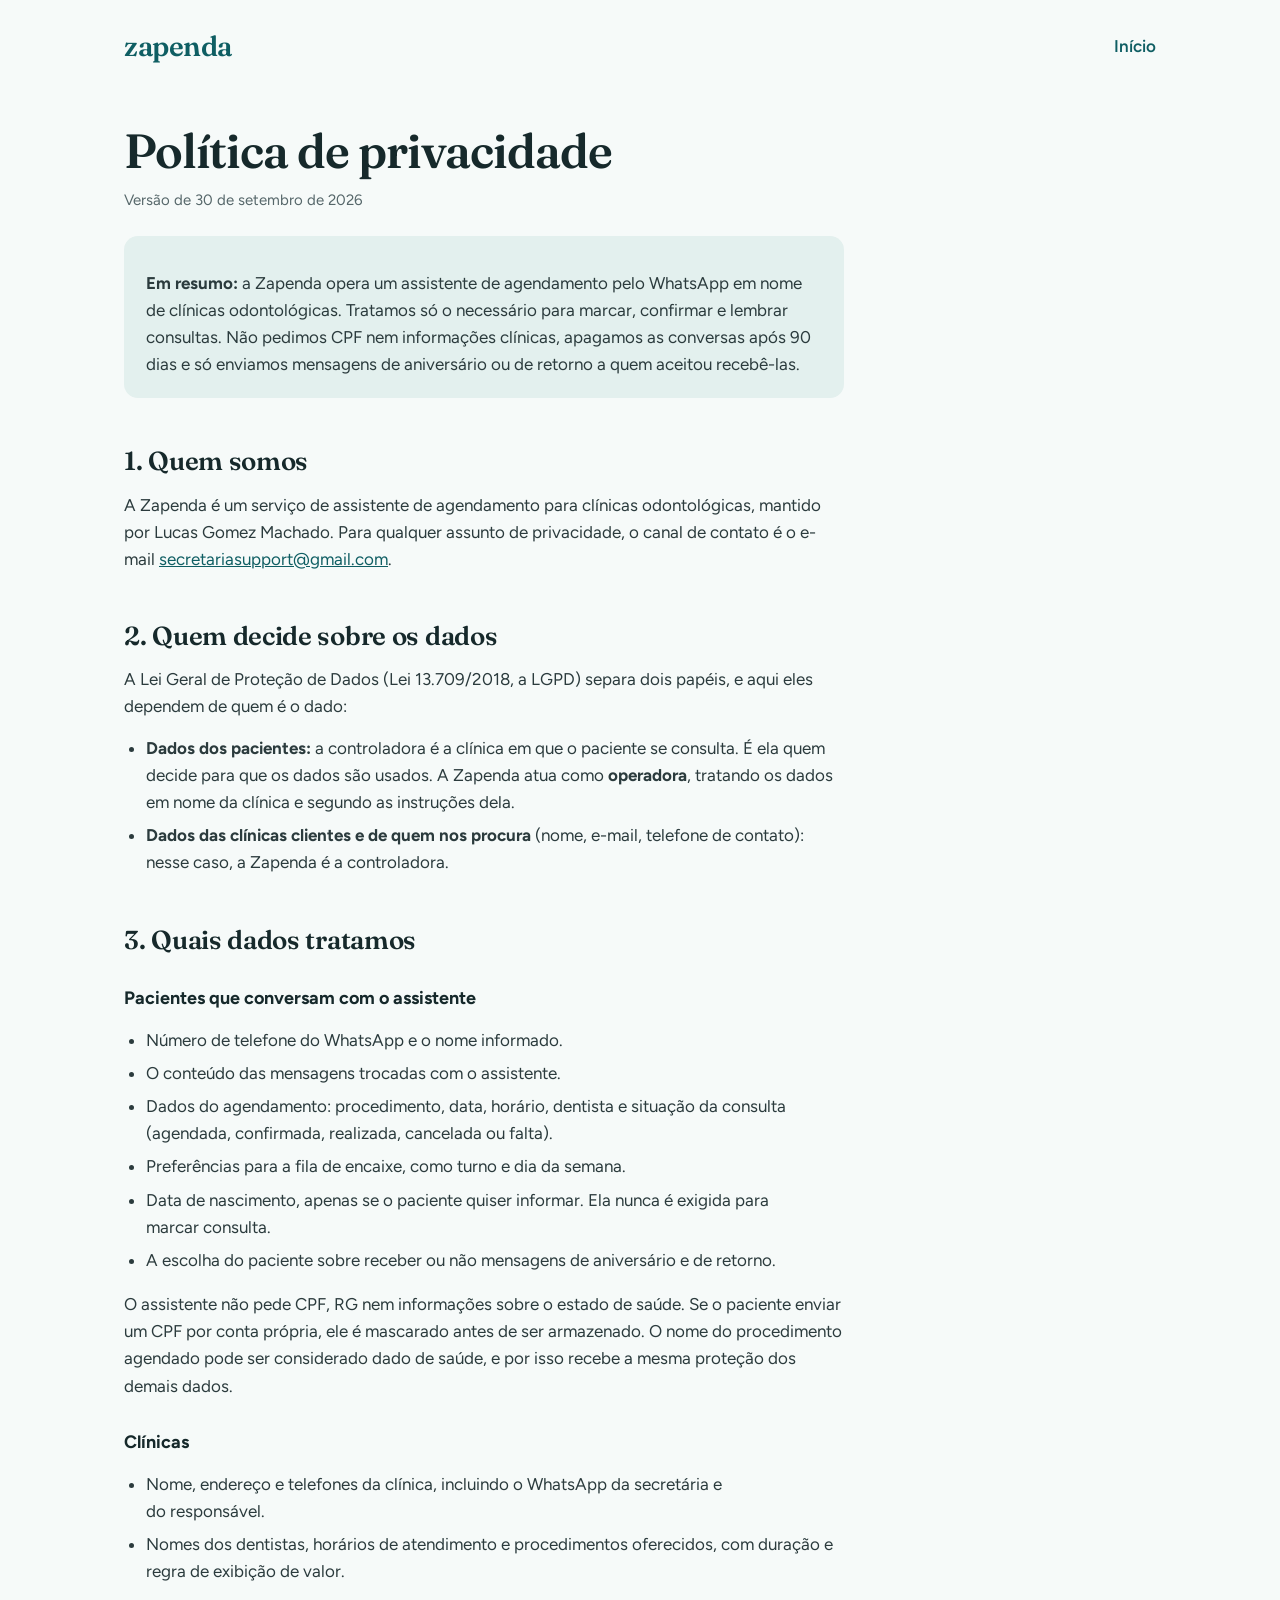
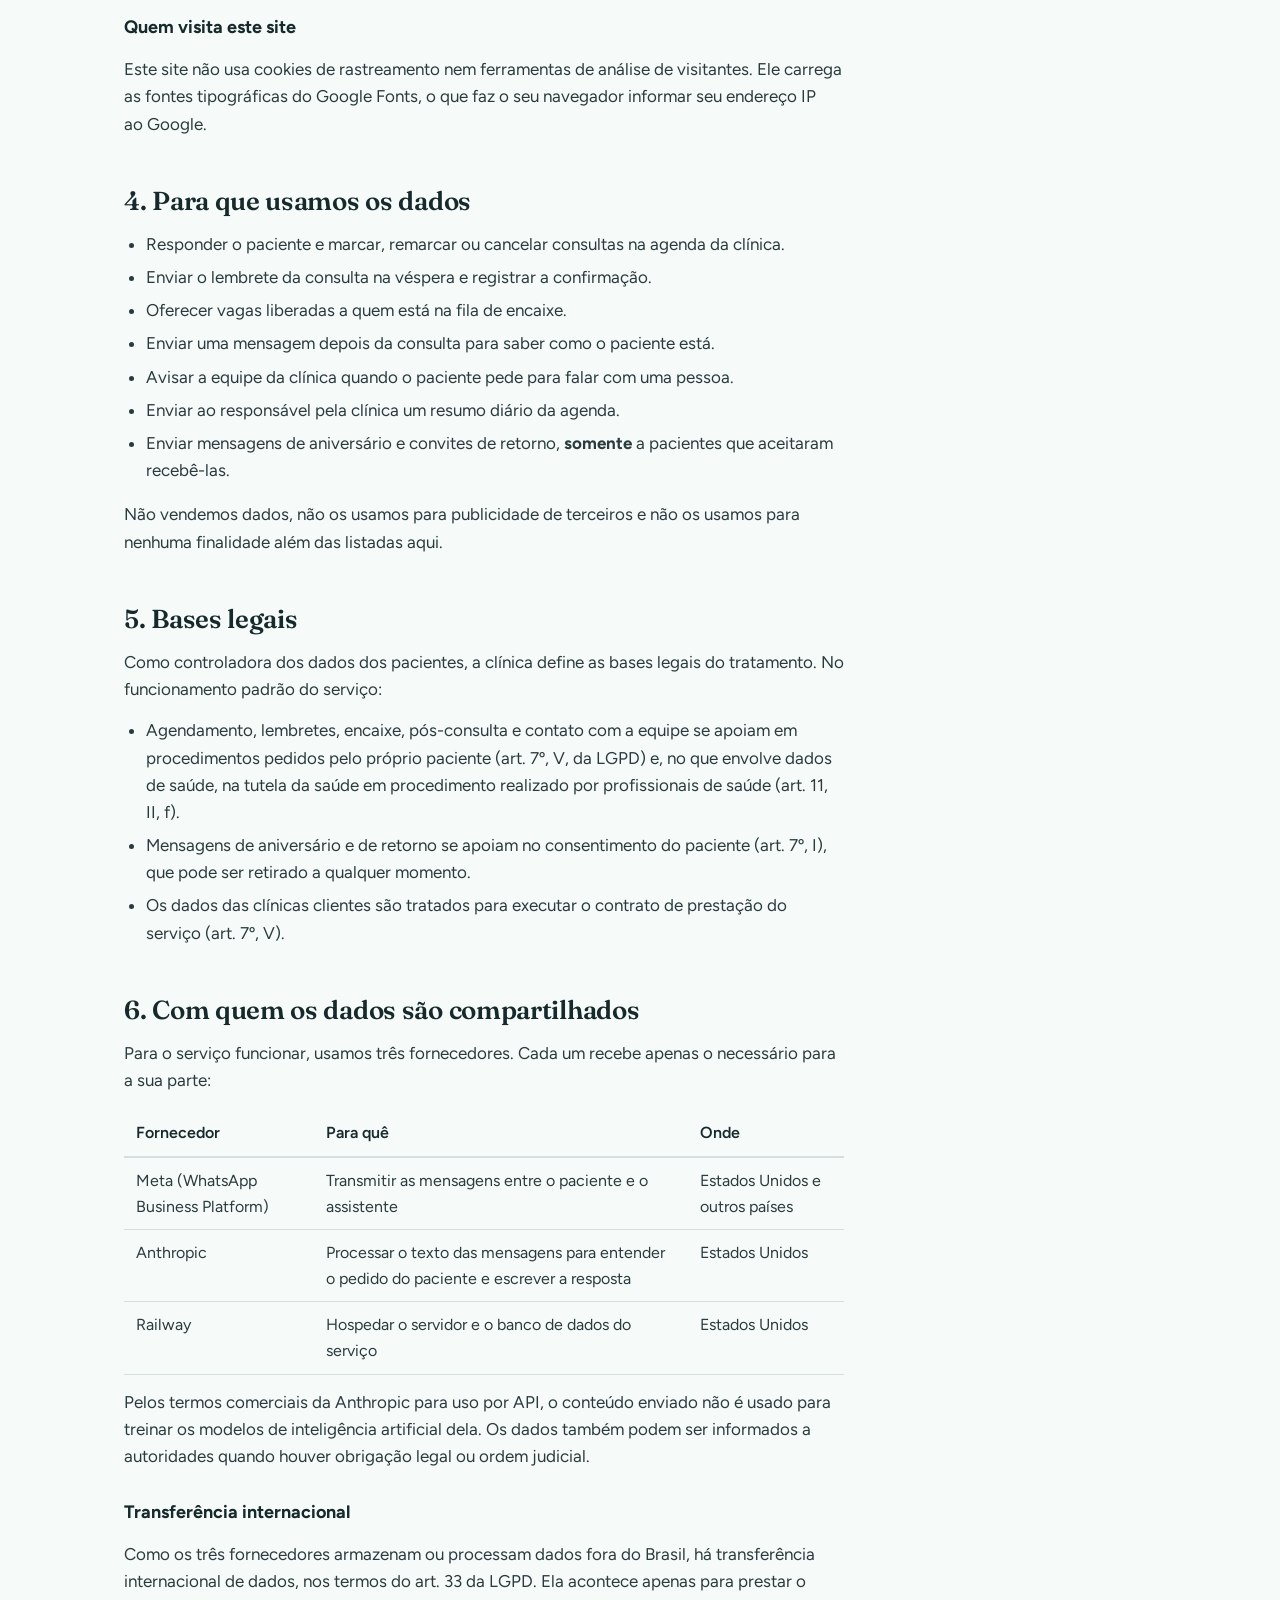
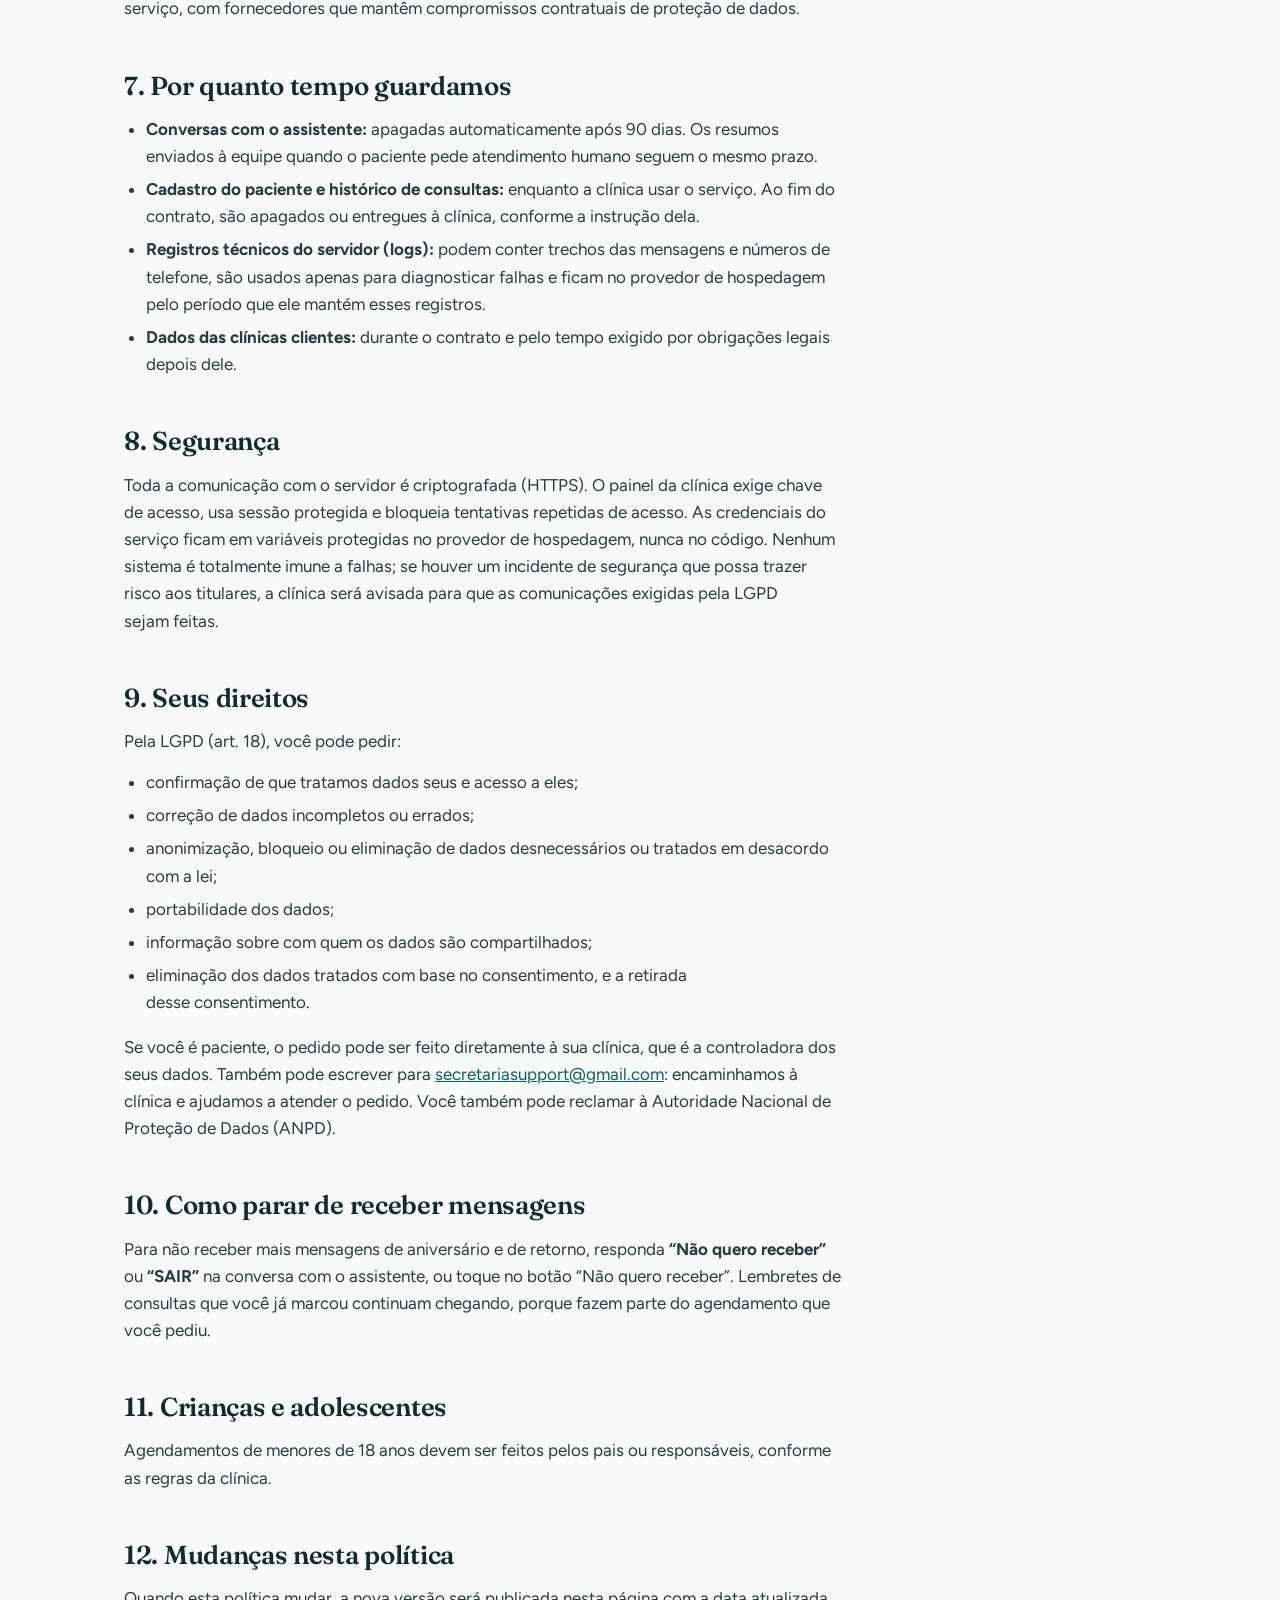
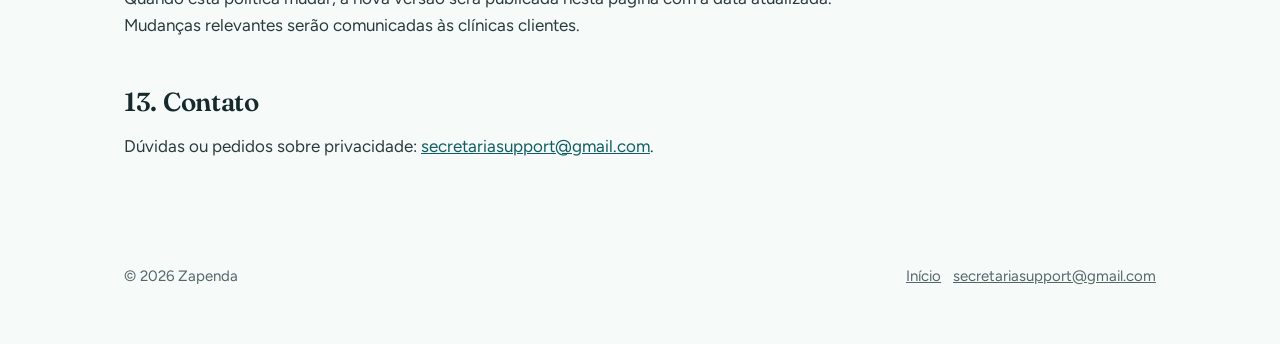
==== privacidade.html @ 544bdfe4 "Site da Zapenda: página inicial, política de privacidade e domínio - index.html: apresentação do ass" ====
<!doctype html>
<html lang="pt-BR">
<head>
<meta charset="utf-8">
<meta name="viewport" content="width=device-width, initial-scale=1">
<title>Política de privacidade — Zapenda</title>
<meta name="description" content="Como a Zapenda trata os dados de pacientes e clínicas no assistente de agendamento pelo WhatsApp.">
<link rel="preconnect" href="https://fonts.googleapis.com">
<link rel="preconnect" href="https://fonts.gstatic.com" crossorigin>
<link rel="stylesheet" href="https://fonts.googleapis.com/css2?family=Fraunces:opsz,wght@9..144,600&family=Figtree:wght@400;600&display=swap">
<link rel="stylesheet" href="estilo.css">
</head>
<body>
<div class="envoltorio">
  <header class="topo">
    <a class="marca" href="./">zapenda</a>
    <nav aria-label="Principal"><a href="./">Início</a></nav>
  </header>

  <main class="documento">
    <h1>Política de privacidade</h1>
    <p class="data">Versão de 30 de setembro de 2026</p>

    <div class="destaque">
      <p><strong>Em resumo:</strong> a Zapenda opera um assistente de agendamento pelo WhatsApp em nome de clínicas odontológicas. Tratamos só o necessário para marcar, confirmar e lembrar consultas. Não pedimos CPF nem informações clínicas, apagamos as conversas após 90 dias e só enviamos mensagens de aniversário ou de retorno a quem aceitou recebê-las.</p>
    </div>

    <h2>1. Quem somos</h2>
    <p>A Zapenda é um serviço de assistente de agendamento para clínicas odontológicas, mantido por Lucas Gomez Machado. Para qualquer assunto de privacidade, o canal de contato é o e-mail <a href="mailto:secretariasupport@gmail.com">secretariasupport@gmail.com</a>.</p>

    <h2>2. Quem decide sobre os dados</h2>
    <p>A Lei Geral de Proteção de Dados (Lei 13.709/2018, a LGPD) separa dois papéis, e aqui eles dependem de quem é o dado:</p>
    <ul>
      <li><strong>Dados dos pacientes:</strong> a controladora é a clínica em que o paciente se consulta. É ela quem decide para que os dados são usados. A Zapenda atua como <strong>operadora</strong>, tratando os dados em nome da clínica e segundo as instruções dela.</li>
      <li><strong>Dados das clínicas clientes e de quem nos procura</strong> (nome, e-mail, telefone de contato): nesse caso, a Zapenda é a controladora.</li>
    </ul>

    <h2>3. Quais dados tratamos</h2>
    <h3>Pacientes que conversam com o assistente</h3>
    <ul>
      <li>Número de telefone do WhatsApp e o nome informado.</li>
      <li>O conteúdo das mensagens trocadas com o assistente.</li>
      <li>Dados do agendamento: procedimento, data, horário, dentista e situação da consulta (agendada, confirmada, realizada, cancelada ou falta).</li>
      <li>Preferências para a fila de encaixe, como turno e dia da semana.</li>
      <li>Data de nascimento, apenas se o paciente quiser informar. Ela nunca é exigida para marcar consulta.</li>
      <li>A escolha do paciente sobre receber ou não mensagens de aniversário e de retorno.</li>
    </ul>
    <p>O assistente não pede CPF, RG nem informações sobre o estado de saúde. Se o paciente enviar um CPF por conta própria, ele é mascarado antes de ser armazenado. O nome do procedimento agendado pode ser considerado dado de saúde, e por isso recebe a mesma proteção dos demais dados.</p>

    <h3>Clínicas</h3>
    <ul>
      <li>Nome, endereço e telefones da clínica, incluindo o WhatsApp da secretária e do responsável.</li>
      <li>Nomes dos dentistas, horários de atendimento e procedimentos oferecidos, com duração e regra de exibição de valor.</li>
    </ul>

    <h3>Quem visita este site</h3>
    <p>Este site não usa cookies de rastreamento nem ferramentas de análise de visitantes. Ele carrega as fontes tipográficas do Google Fonts, o que faz o seu navegador informar seu endereço IP ao Google.</p>

    <h2>4. Para que usamos os dados</h2>
    <ul>
      <li>Responder o paciente e marcar, remarcar ou cancelar consultas na agenda da clínica.</li>
      <li>Enviar o lembrete da consulta na véspera e registrar a confirmação.</li>
      <li>Oferecer vagas liberadas a quem está na fila de encaixe.</li>
      <li>Enviar uma mensagem depois da consulta para saber como o paciente está.</li>
      <li>Avisar a equipe da clínica quando o paciente pede para falar com uma pessoa.</li>
      <li>Enviar ao responsável pela clínica um resumo diário da agenda.</li>
      <li>Enviar mensagens de aniversário e convites de retorno, <strong>somente</strong> a pacientes que aceitaram recebê-las.</li>
    </ul>
    <p>Não vendemos dados, não os usamos para publicidade de terceiros e não os usamos para nenhuma finalidade além das listadas aqui.</p>

    <h2>5. Bases legais</h2>
    <p>Como controladora dos dados dos pacientes, a clínica define as bases legais do tratamento. No funcionamento padrão do serviço:</p>
    <ul>
      <li>Agendamento, lembretes, encaixe, pós-consulta e contato com a equipe se apoiam em procedimentos pedidos pelo próprio paciente (art. 7º, V, da LGPD) e, no que envolve dados de saúde, na tutela da saúde em procedimento realizado por profissionais de saúde (art. 11, II, f).</li>
      <li>Mensagens de aniversário e de retorno se apoiam no consentimento do paciente (art. 7º, I), que pode ser retirado a qualquer momento.</li>
      <li>Os dados das clínicas clientes são tratados para executar o contrato de prestação do serviço (art. 7º, V).</li>
    </ul>

    <h2>6. Com quem os dados são compartilhados</h2>
    <p>Para o serviço funcionar, usamos três fornecedores. Cada um recebe apenas o necessário para a sua parte:</p>
    <div class="tabela">
      <table>
        <thead><tr><th scope="col">Fornecedor</th><th scope="col">Para quê</th><th scope="col">Onde</th></tr></thead>
        <tbody>
          <tr><td>Meta (WhatsApp Business Platform)</td><td>Transmitir as mensagens entre o paciente e o assistente</td><td>Estados Unidos e outros países</td></tr>
          <tr><td>Anthropic</td><td>Processar o texto das mensagens para entender o pedido do paciente e escrever a resposta</td><td>Estados Unidos</td></tr>
          <tr><td>Railway</td><td>Hospedar o servidor e o banco de dados do serviço</td><td>Estados Unidos</td></tr>
        </tbody>
      </table>
    </div>
    <p>Pelos termos comerciais da Anthropic para uso por API, o conteúdo enviado não é usado para treinar os modelos de inteligência artificial dela. Os dados também podem ser informados a autoridades quando houver obrigação legal ou ordem judicial.</p>

    <h3>Transferência internacional</h3>
    <p>Como os três fornecedores armazenam ou processam dados fora do Brasil, há transferência internacional de dados, nos termos do art. 33 da LGPD. Ela acontece apenas para prestar o serviço, com fornecedores que mantêm compromissos contratuais de proteção de dados.</p>

    <h2>7. Por quanto tempo guardamos</h2>
    <ul>
      <li><strong>Conversas com o assistente:</strong> apagadas automaticamente após 90 dias. Os resumos enviados à equipe quando o paciente pede atendimento humano seguem o mesmo prazo.</li>
      <li><strong>Cadastro do paciente e histórico de consultas:</strong> enquanto a clínica usar o serviço. Ao fim do contrato, são apagados ou entregues à clínica, conforme a instrução dela.</li>
      <li><strong>Registros técnicos do servidor (logs):</strong> podem conter trechos das mensagens e números de telefone, são usados apenas para diagnosticar falhas e ficam no provedor de hospedagem pelo período que ele mantém esses registros.</li>
      <li><strong>Dados das clínicas clientes:</strong> durante o contrato e pelo tempo exigido por obrigações legais depois dele.</li>
    </ul>

    <h2>8. Segurança</h2>
    <p>Toda a comunicação com o servidor é criptografada (HTTPS). O painel da clínica exige chave de acesso, usa sessão protegida e bloqueia tentativas repetidas de acesso. As credenciais do serviço ficam em variáveis protegidas no provedor de hospedagem, nunca no código. Nenhum sistema é totalmente imune a falhas; se houver um incidente de segurança que possa trazer risco aos titulares, a clínica será avisada para que as comunicações exigidas pela LGPD sejam feitas.</p>

    <h2>9. Seus direitos</h2>
    <p>Pela LGPD (art. 18), você pode pedir:</p>
    <ul>
      <li>confirmação de que tratamos dados seus e acesso a eles;</li>
      <li>correção de dados incompletos ou errados;</li>
      <li>anonimização, bloqueio ou eliminação de dados desnecessários ou tratados em desacordo com a lei;</li>
      <li>portabilidade dos dados;</li>
      <li>informação sobre com quem os dados são compartilhados;</li>
      <li>eliminação dos dados tratados com base no consentimento, e a retirada desse consentimento.</li>
    </ul>
    <p>Se você é paciente, o pedido pode ser feito diretamente à sua clínica, que é a controladora dos seus dados. Também pode escrever para <a href="mailto:secretariasupport@gmail.com">secretariasupport@gmail.com</a>: encaminhamos à clínica e ajudamos a atender o pedido. Você também pode reclamar à Autoridade Nacional de Proteção de Dados (ANPD).</p>

    <h2>10. Como parar de receber mensagens</h2>
    <p>Para não receber mais mensagens de aniversário e de retorno, responda <strong>“Não quero receber”</strong> ou <strong>“SAIR”</strong> na conversa com o assistente, ou toque no botão “Não quero receber”. Lembretes de consultas que você já marcou continuam chegando, porque fazem parte do agendamento que você pediu.</p>

    <h2>11. Crianças e adolescentes</h2>
    <p>Agendamentos de menores de 18 anos devem ser feitos pelos pais ou responsáveis, conforme as regras da clínica.</p>

    <h2>12. Mudanças nesta política</h2>
    <p>Quando esta política mudar, a nova versão será publicada nesta página com a data atualizada. Mudanças relevantes serão comunicadas às clínicas clientes.</p>

    <h2>13. Contato</h2>
    <p>Dúvidas ou pedidos sobre privacidade: <a href="mailto:secretariasupport@gmail.com">secretariasupport@gmail.com</a>.</p>
  </main>
</div>

<footer class="envoltorio rodape">
  <span>© 2026 Zapenda</span>
  <span><a href="./">Início</a> &nbsp; <a href="mailto:secretariasupport@gmail.com">secretariasupport@gmail.com</a></span>
</footer>
</body>
</html>
---- estilo.css ----
:root{
  --tinta:#16292B;
  --texto:#2B3B3D;
  --suave:#56676A;
  --petroleo:#0F5E63;
  --petroleo-escuro:#0A4447;
  --menta:#E3F0EE;
  --linha:#D3E0DF;
  --fundo:#F6FAF9;
  --branco:#FFFFFF;
  --balao-paciente:#D9FDD3;
}
*{box-sizing:border-box}
html{-webkit-text-size-adjust:100%}
body{margin:0;background:var(--fundo);color:var(--texto);font-family:Figtree,"Helvetica Neue",Helvetica,sans-serif;font-size:17px;line-height:1.6}
a{color:var(--petroleo)}
a:hover{color:var(--petroleo-escuro)}
a:focus-visible,button:focus-visible{outline:3px solid var(--petroleo);outline-offset:3px;border-radius:4px}
h1,h2,h3{color:var(--tinta);margin:0}
p{margin:0}
.envoltorio{max-width:1080px;margin:0 auto;padding:0 24px}

.topo{display:flex;justify-content:space-between;align-items:center;padding:24px 0}
.marca{font-family:Fraunces,Georgia,serif;font-weight:600;font-size:28px;letter-spacing:-.5px;color:var(--petroleo);text-decoration:none}
.topo nav a{font-weight:600;text-decoration:none}

.heroi{display:grid;grid-template-columns:minmax(0,1.1fr) minmax(0,.9fr);gap:56px;align-items:center;padding:40px 0 72px}
.heroi h1{font-family:Fraunces,Georgia,serif;font-weight:600;font-size:clamp(38px,5.4vw,60px);line-height:1.05;letter-spacing:-1.2px;text-wrap:balance}
.heroi .sub{margin-top:20px;font-size:20px;line-height:1.55;max-width:34em;text-wrap:pretty}
.acoes{margin-top:32px;display:flex;flex-wrap:wrap;gap:16px;align-items:center}
.botao{display:inline-flex;align-items:center;min-height:48px;padding:0 24px;border-radius:999px;background:var(--petroleo);color:var(--branco);font-weight:600;text-decoration:none}
.botao:hover{background:var(--petroleo-escuro);color:var(--branco)}
.acoes .nota{color:var(--suave);font-size:15px}

/* A conversa do herói: o que a clínica compra, mostrado em vez de descrito */
.demo{margin:0;justify-self:end;width:100%;max-width:360px}
.celular{background:var(--tinta);border-radius:44px;padding:10px;box-shadow:0 30px 60px -28px rgba(22,41,43,.55),0 2px 6px rgba(22,41,43,.18)}
.tela{border-radius:35px;overflow:hidden;background:#EAE5DC;display:flex;flex-direction:column}
.tela .cab{display:flex;align-items:center;gap:10px;padding:16px 16px 12px;background:#F7F8F7;border-bottom:1px solid #E1E4E2}
.tela .avatar{width:38px;height:38px;border-radius:50%;background:var(--petroleo);display:grid;place-items:center;flex-shrink:0}
.tela .nome{font-weight:600;color:var(--tinta);font-size:15px;line-height:1.2}
.tela .nome span{display:block;font-weight:400;color:#3E8A6A;font-size:12.5px;margin-top:2px}
.chat{padding:12px 12px 8px;display:flex;flex-direction:column;gap:6px}
.dia{align-self:center;background:#FFFFFFD9;color:var(--suave);font-size:11.5px;font-weight:600;padding:4px 10px;border-radius:8px;margin:4px 0;box-shadow:0 1px 0 rgba(22,41,43,.08)}
.msg{position:relative;max-width:82%;padding:7px 9px 5px 10px;border-radius:10px;font-size:14.5px;line-height:1.4;color:#1B2426;box-shadow:0 1px 0 rgba(22,41,43,.13)}
.msg b{font-weight:600}
.msg .meta{display:flex;justify-content:flex-end;align-items:center;gap:3px;font-size:11px;color:#6B7A7C;margin-top:1px;line-height:1}
.msg .meta svg{color:#3B9FD8}
.msg.eu{align-self:flex-end;background:var(--balao-paciente);border-top-right-radius:0}
.msg.eu::after{content:"";position:absolute;top:0;right:-7px;border-top:9px solid var(--balao-paciente);border-right:8px solid transparent}
.msg.clinica{align-self:flex-start;background:var(--branco);border-top-left-radius:0}
.msg.clinica::after{content:"";position:absolute;top:0;left:-7px;border-top:9px solid var(--branco);border-left:8px solid transparent}
.msg.modelo{padding-bottom:0}
.msg .botoes{margin:7px -9px 0 -10px;border-top:1px solid #E4E8E7}
.msg .botoes span{display:flex;justify-content:center;align-items:center;gap:6px;padding:9px 0;color:var(--petroleo);font-weight:600;font-size:14px}
.msg .botoes span + span{border-top:1px solid #E4E8E7}
.campo{display:flex;align-items:center;gap:8px;padding:8px 10px 14px}
.campo .texto{flex-grow:1;background:var(--branco);border-radius:20px;padding:9px 14px;color:#8A9799;font-size:14px}
.campo .enviar{width:38px;height:38px;border-radius:50%;background:var(--petroleo);display:grid;place-items:center;flex-shrink:0}
.demo figcaption{margin-top:16px;font-size:14px;color:var(--suave);text-align:center;text-wrap:balance}
@media (prefers-reduced-motion:no-preference){
  .chat > *{opacity:0;transform:translateY(6px);animation:entra .35s ease-out forwards;animation-delay:var(--d,0s)}
}
@keyframes entra{to{opacity:1;transform:none}}

.faixa{background:var(--branco);border-top:1px solid var(--linha);border-bottom:1px solid var(--linha)}
.secao{padding-top:72px;padding-bottom:72px}
.secao h2{font-family:Fraunces,Georgia,serif;font-weight:600;font-size:clamp(28px,3.4vw,38px);letter-spacing:-.6px;line-height:1.15;max-width:22em;text-wrap:balance}
.secao .intro{margin-top:14px;max-width:40em;color:var(--texto)}

.passos{list-style:none;margin:40px 0 0;padding:0;display:grid;grid-template-columns:repeat(3,minmax(0,1fr));gap:32px;counter-reset:passo}
.passos li{counter-increment:passo;padding-top:18px;border-top:3px solid var(--petroleo)}
.passos li::before{content:counter(passo);display:block;font-family:Fraunces,Georgia,serif;font-weight:600;font-size:30px;color:var(--petroleo);line-height:1;margin-bottom:10px}
.passos h3{font-size:19px;margin-bottom:6px}

.ganhos{margin:40px 0 0;display:grid;grid-template-columns:repeat(2,minmax(0,1fr));column-gap:56px}
.ganhos div{padding:22px 0;border-top:1px solid var(--linha)}
.ganhos dt{font-weight:600;color:var(--tinta);font-size:18px}
.ganhos dd{margin:4px 0 0;color:var(--texto)}

.limites{display:grid;grid-template-columns:repeat(2,minmax(0,1fr));gap:56px}
.limites h2{font-size:clamp(24px,2.6vw,30px)}
.limites p{margin-top:12px}

.piloto{background:var(--petroleo);color:var(--branco);border-radius:24px;padding:48px;display:grid;grid-template-columns:minmax(0,1.4fr) minmax(0,1fr);gap:40px;align-items:center}
.piloto h2{color:var(--branco)}
.piloto p{margin-top:14px;color:#E4F1F0}
.piloto .botao{background:var(--branco);color:var(--petroleo-escuro)}
.piloto .botao:hover{background:var(--menta);color:var(--petroleo-escuro)}
.piloto .preco{margin-top:10px;font-size:15px;color:#CFE5E3}

.rodape{padding-top:40px;padding-bottom:56px;color:var(--suave);font-size:15px;display:flex;flex-wrap:wrap;gap:12px 28px;justify-content:space-between}
.rodape a{color:var(--suave)}

/* Página de texto longo (política) */
.documento{max-width:720px;padding:32px 0 64px}
.documento h1{font-family:Fraunces,Georgia,serif;font-weight:600;font-size:clamp(34px,4.6vw,48px);letter-spacing:-1px;line-height:1.1}
.documento .data{margin-top:10px;color:var(--suave);font-size:15px}
.documento h2{font-family:Fraunces,Georgia,serif;font-weight:600;font-size:26px;letter-spacing:-.3px;margin-top:48px;line-height:1.2}
.documento h3{font-size:18px;margin-top:28px}
.documento p,.documento ul,.documento ol{margin-top:14px;text-wrap:pretty}
.documento ul,.documento ol{padding-left:22px}
.documento li{margin-top:6px}
.documento .destaque{margin-top:24px;padding:20px 22px;background:var(--menta);border-radius:14px}
.documento table{width:100%;border-collapse:collapse;margin-top:16px;font-size:16px}
.documento th,.documento td{text-align:left;vertical-align:top;padding:10px 12px;border-bottom:1px solid var(--linha)}
.documento th{color:var(--tinta);font-weight:600;border-bottom:2px solid var(--linha)}
.tabela{overflow-x:auto}

@media (max-width:820px){
  .heroi{grid-template-columns:1fr;gap:40px;padding-top:16px}
  .demo{justify-self:center}
  .passos,.ganhos,.limites,.piloto{grid-template-columns:1fr}
  .passos{gap:28px}
  .limites{gap:40px}
  .piloto{padding:32px 24px}
  .secao{padding-top:56px;padding-bottom:56px}
}
@media (prefers-reduced-motion:reduce){*{scroll-behavior:auto!important}}
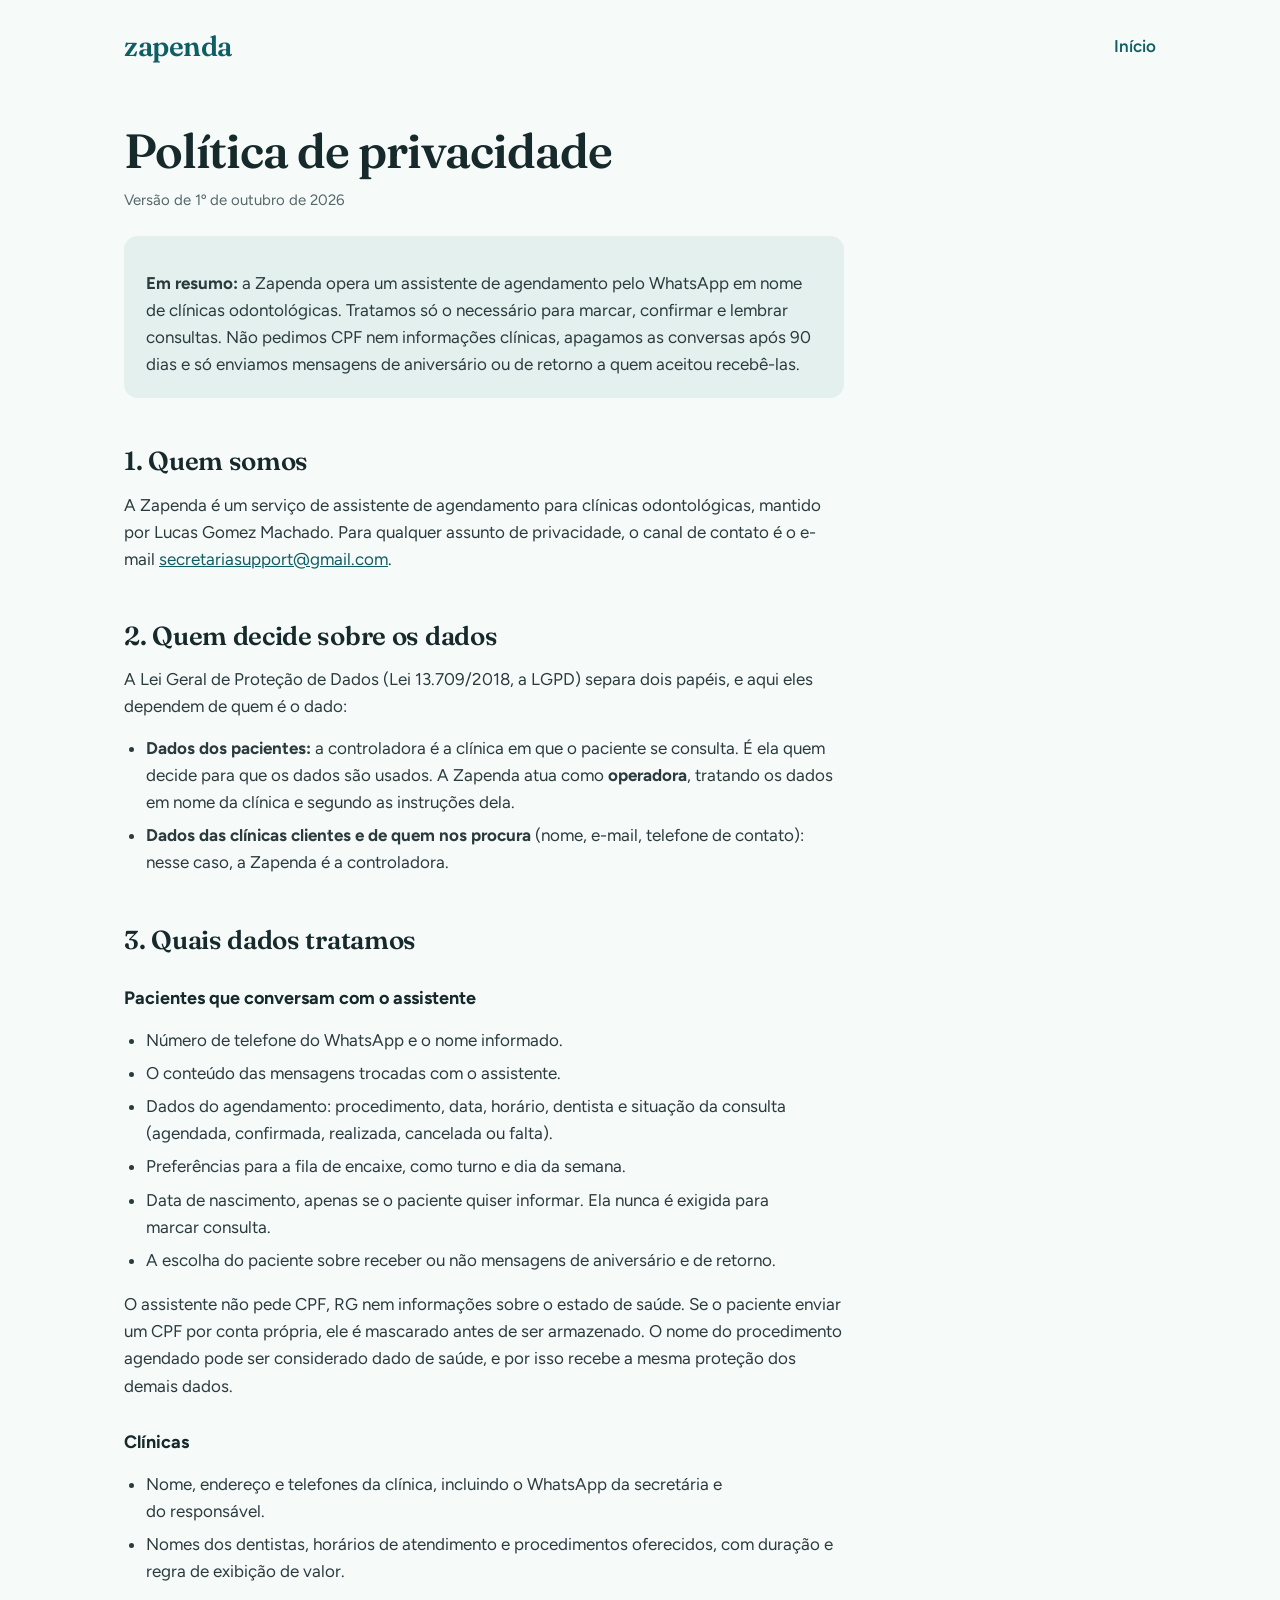
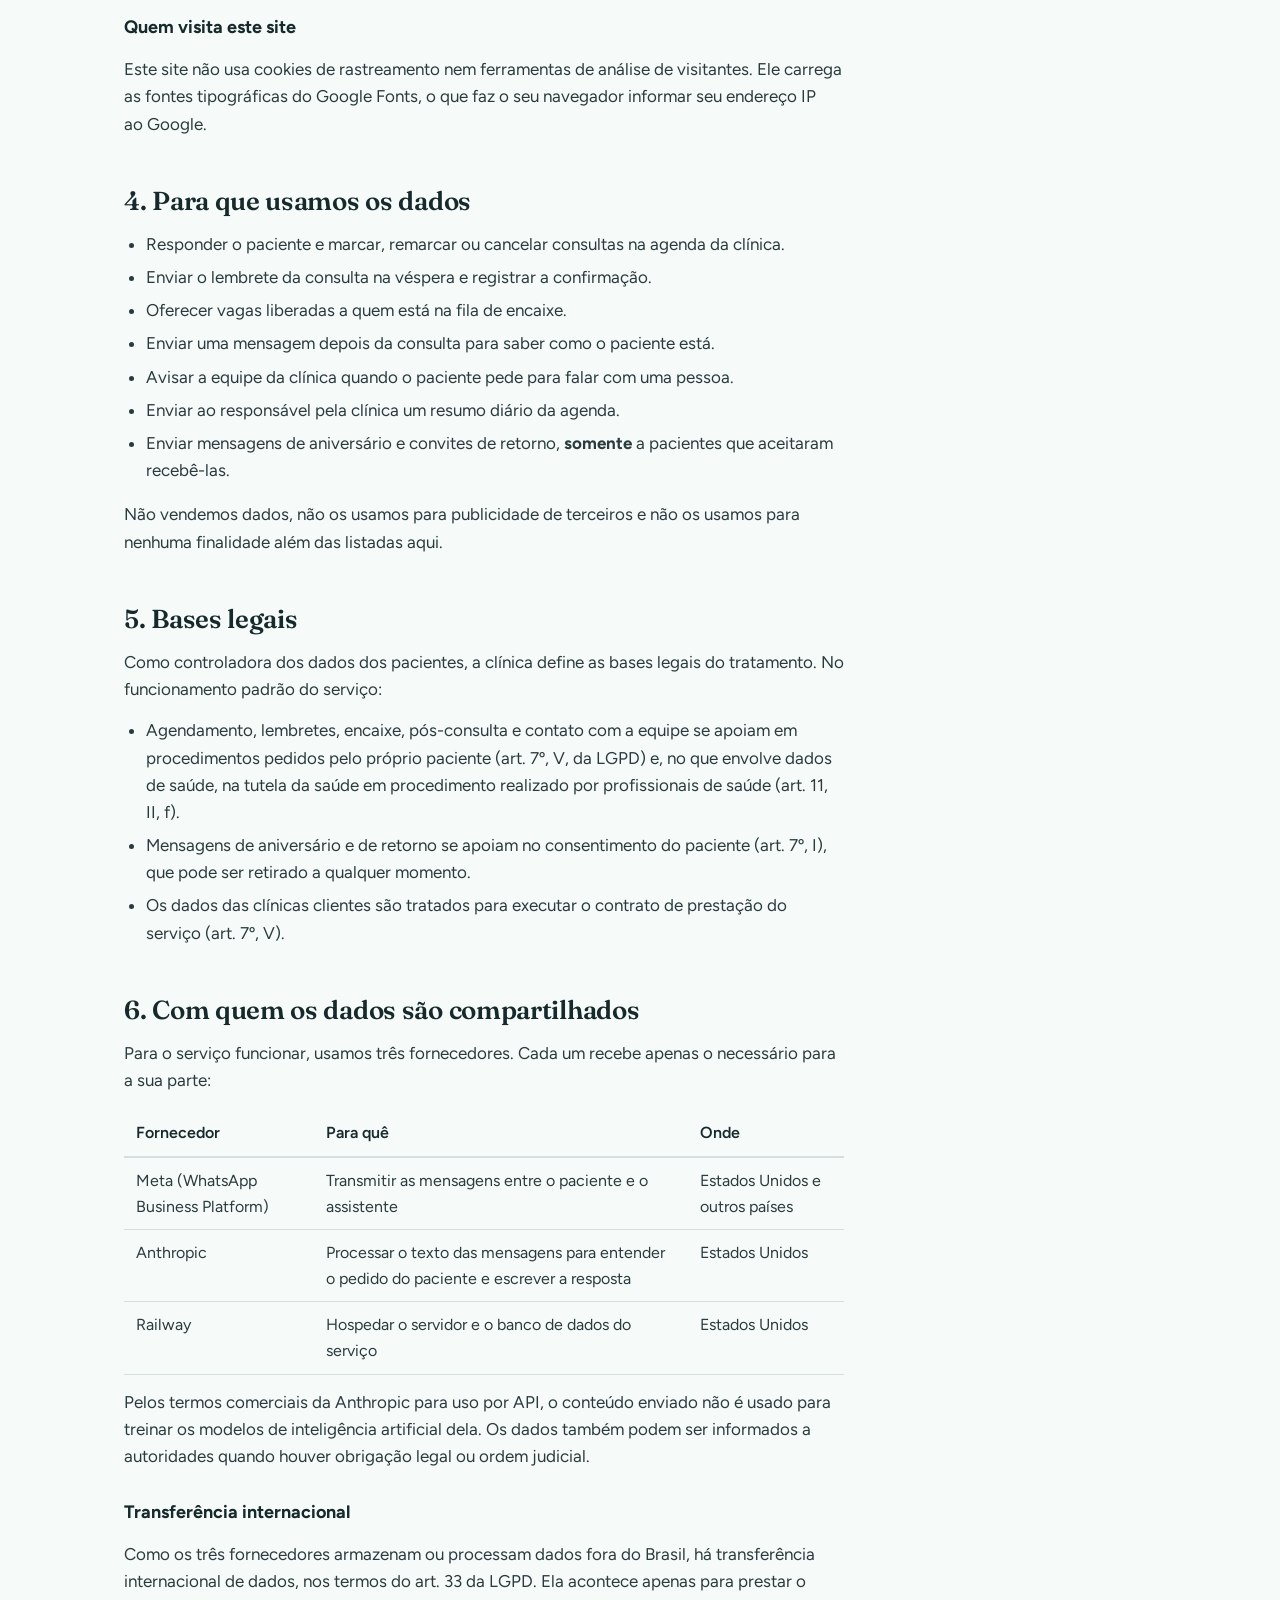
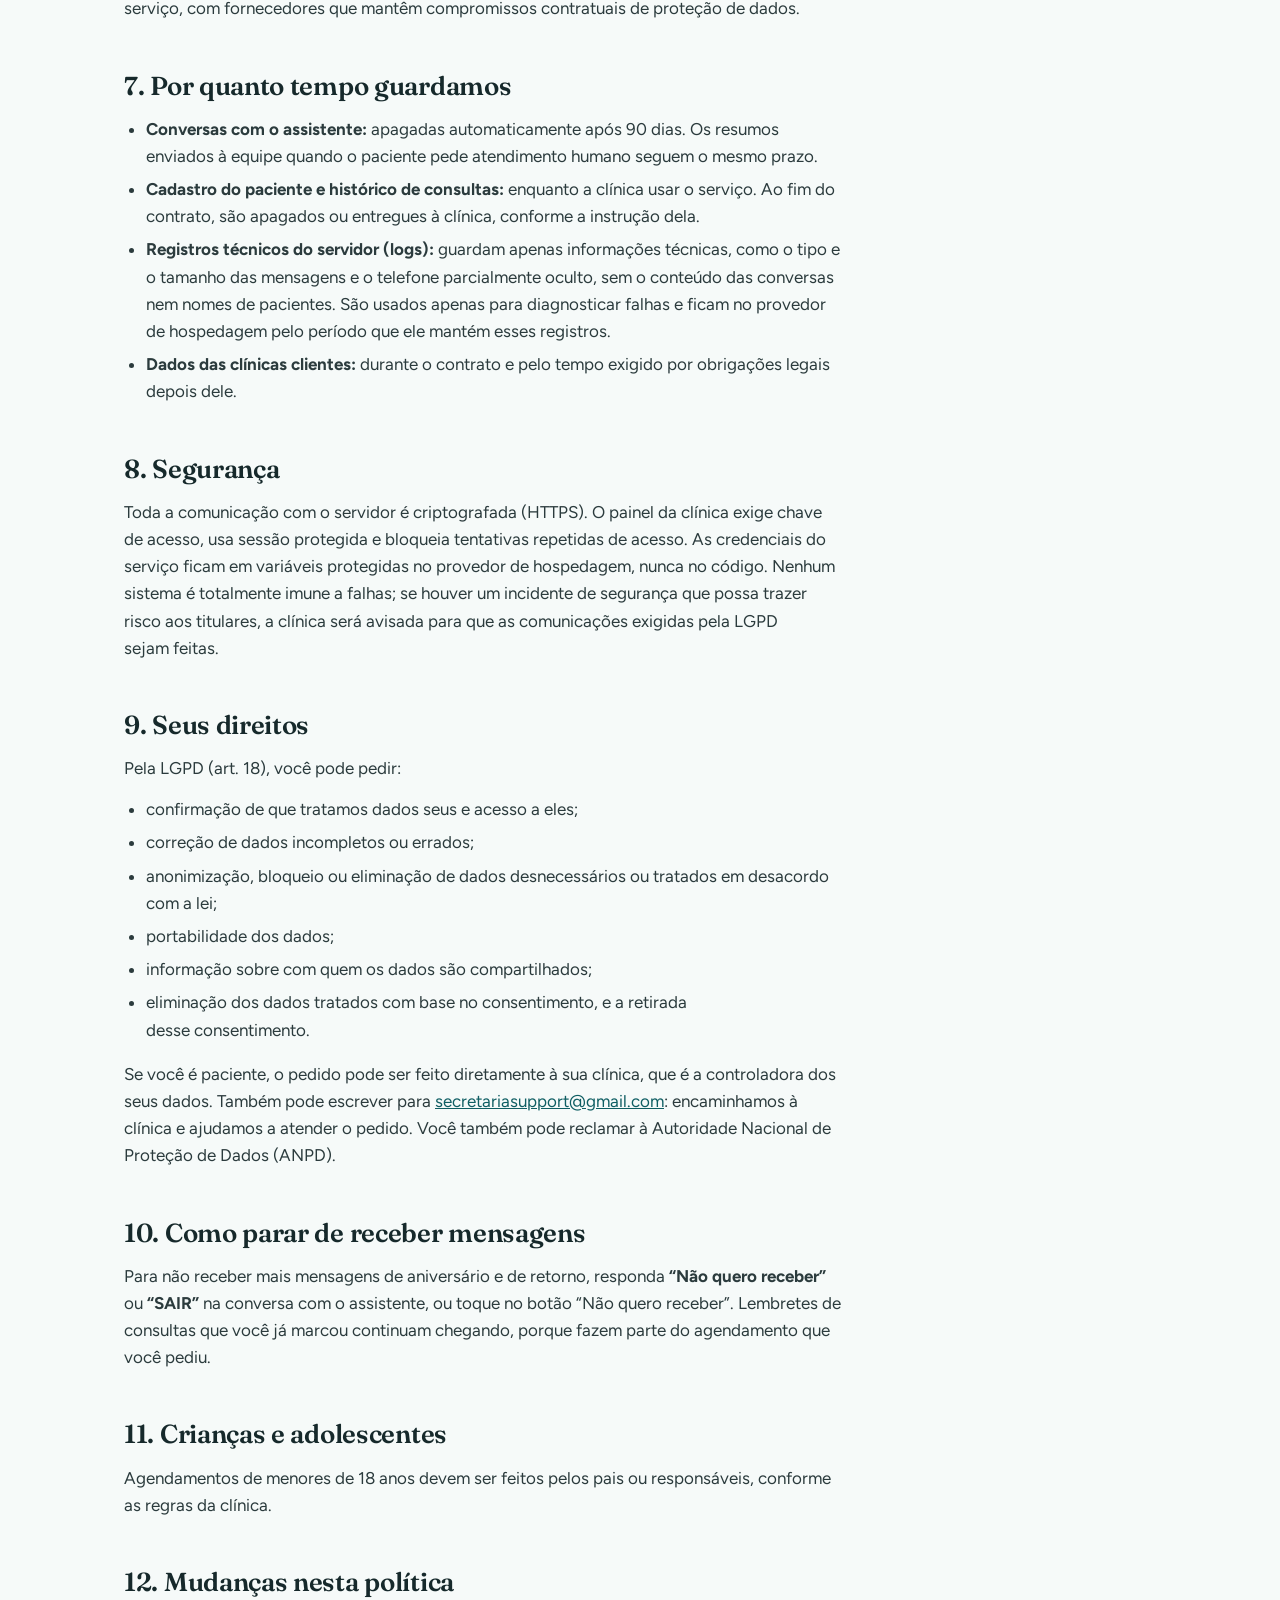
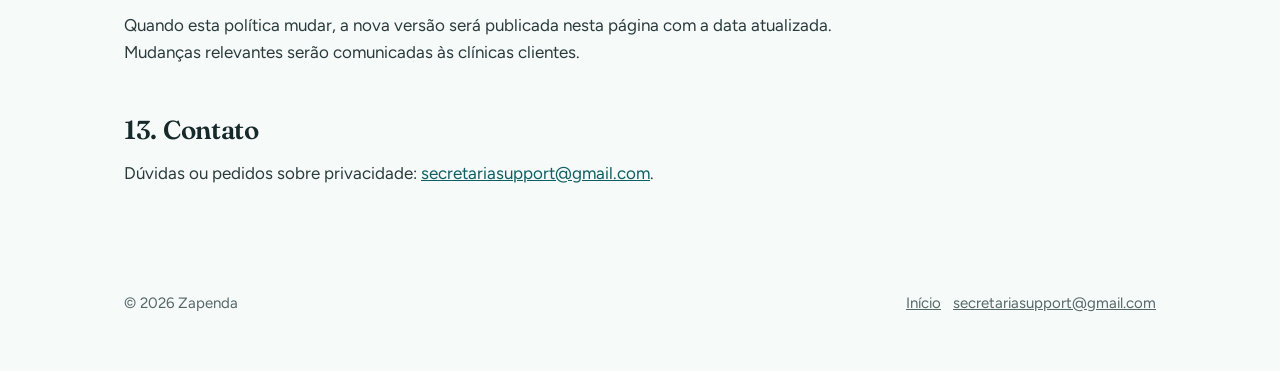
==== commit a3e5aea2: "Política: logs sem conteúdo das conversas nem nomes O item sobre registros técnicos do servidor pass" ====
--- a/privacidade.html
+++ b/privacidade.html
@@ -19,7 +19,7 @@
 
   <main class="documento">
     <h1>Política de privacidade</h1>
-    <p class="data">Versão de 30 de setembro de 2026</p>
+    <p class="data">Versão de 1º de outubro de 2026</p>
 
     <div class="destaque">
       <p><strong>Em resumo:</strong> a Zapenda opera um assistente de agendamento pelo WhatsApp em nome de clínicas odontológicas. Tratamos só o necessário para marcar, confirmar e lembrar consultas. Não pedimos CPF nem informações clínicas, apagamos as conversas após 90 dias e só enviamos mensagens de aniversário ou de retorno a quem aceitou recebê-las.</p>
@@ -97,7 +97,7 @@
     <ul>
       <li><strong>Conversas com o assistente:</strong> apagadas automaticamente após 90 dias. Os resumos enviados à equipe quando o paciente pede atendimento humano seguem o mesmo prazo.</li>
       <li><strong>Cadastro do paciente e histórico de consultas:</strong> enquanto a clínica usar o serviço. Ao fim do contrato, são apagados ou entregues à clínica, conforme a instrução dela.</li>
-      <li><strong>Registros técnicos do servidor (logs):</strong> podem conter trechos das mensagens e números de telefone, são usados apenas para diagnosticar falhas e ficam no provedor de hospedagem pelo período que ele mantém esses registros.</li>
+      <li><strong>Registros técnicos do servidor (logs):</strong> guardam apenas informações técnicas, como o tipo e o tamanho das mensagens e o telefone parcialmente oculto, sem o conteúdo das conversas nem nomes de pacientes. São usados apenas para diagnosticar falhas e ficam no provedor de hospedagem pelo período que ele mantém esses registros.</li>
       <li><strong>Dados das clínicas clientes:</strong> durante o contrato e pelo tempo exigido por obrigações legais depois dele.</li>
     </ul>
 
--- a/estilo.css
+++ b/estilo.css
@@ -58,10 +58,15 @@
 .campo .texto{flex-grow:1;background:var(--branco);border-radius:20px;padding:9px 14px;color:#8A9799;font-size:14px}
 .campo .enviar{width:38px;height:38px;border-radius:50%;background:var(--petroleo);display:grid;place-items:center;flex-shrink:0}
 .demo figcaption{margin-top:16px;font-size:14px;color:var(--suave);text-align:center;text-wrap:balance}
-@media (prefers-reduced-motion:no-preference){
-  .chat > *{opacity:0;transform:translateY(6px);animation:entra .35s ease-out forwards;animation-delay:var(--d,0s)}
-}
-@keyframes entra{to{opacity:1;transform:none}}
+.chat{height:500px;overflow:hidden;justify-content:flex-start}
+.chat > .oculto{display:none}
+.chat > .entra{animation:entra .3s ease-out}
+@keyframes entra{from{opacity:0;transform:translateY(8px)}to{opacity:1;transform:none}}
+.digitando{display:flex;gap:4px;padding:12px 14px}
+.digitando i{width:7px;height:7px;border-radius:50%;background:#9AA7A9;animation:pula 1s infinite ease-in-out}
+.digitando i:nth-child(2){animation-delay:.15s}
+.digitando i:nth-child(3){animation-delay:.3s}
+@keyframes pula{0%,60%,100%{transform:none;opacity:.5}30%{transform:translateY(-3px);opacity:1}}
 
 .faixa{background:var(--branco);border-top:1px solid var(--linha);border-bottom:1px solid var(--linha)}
 .secao{padding-top:72px;padding-bottom:72px}
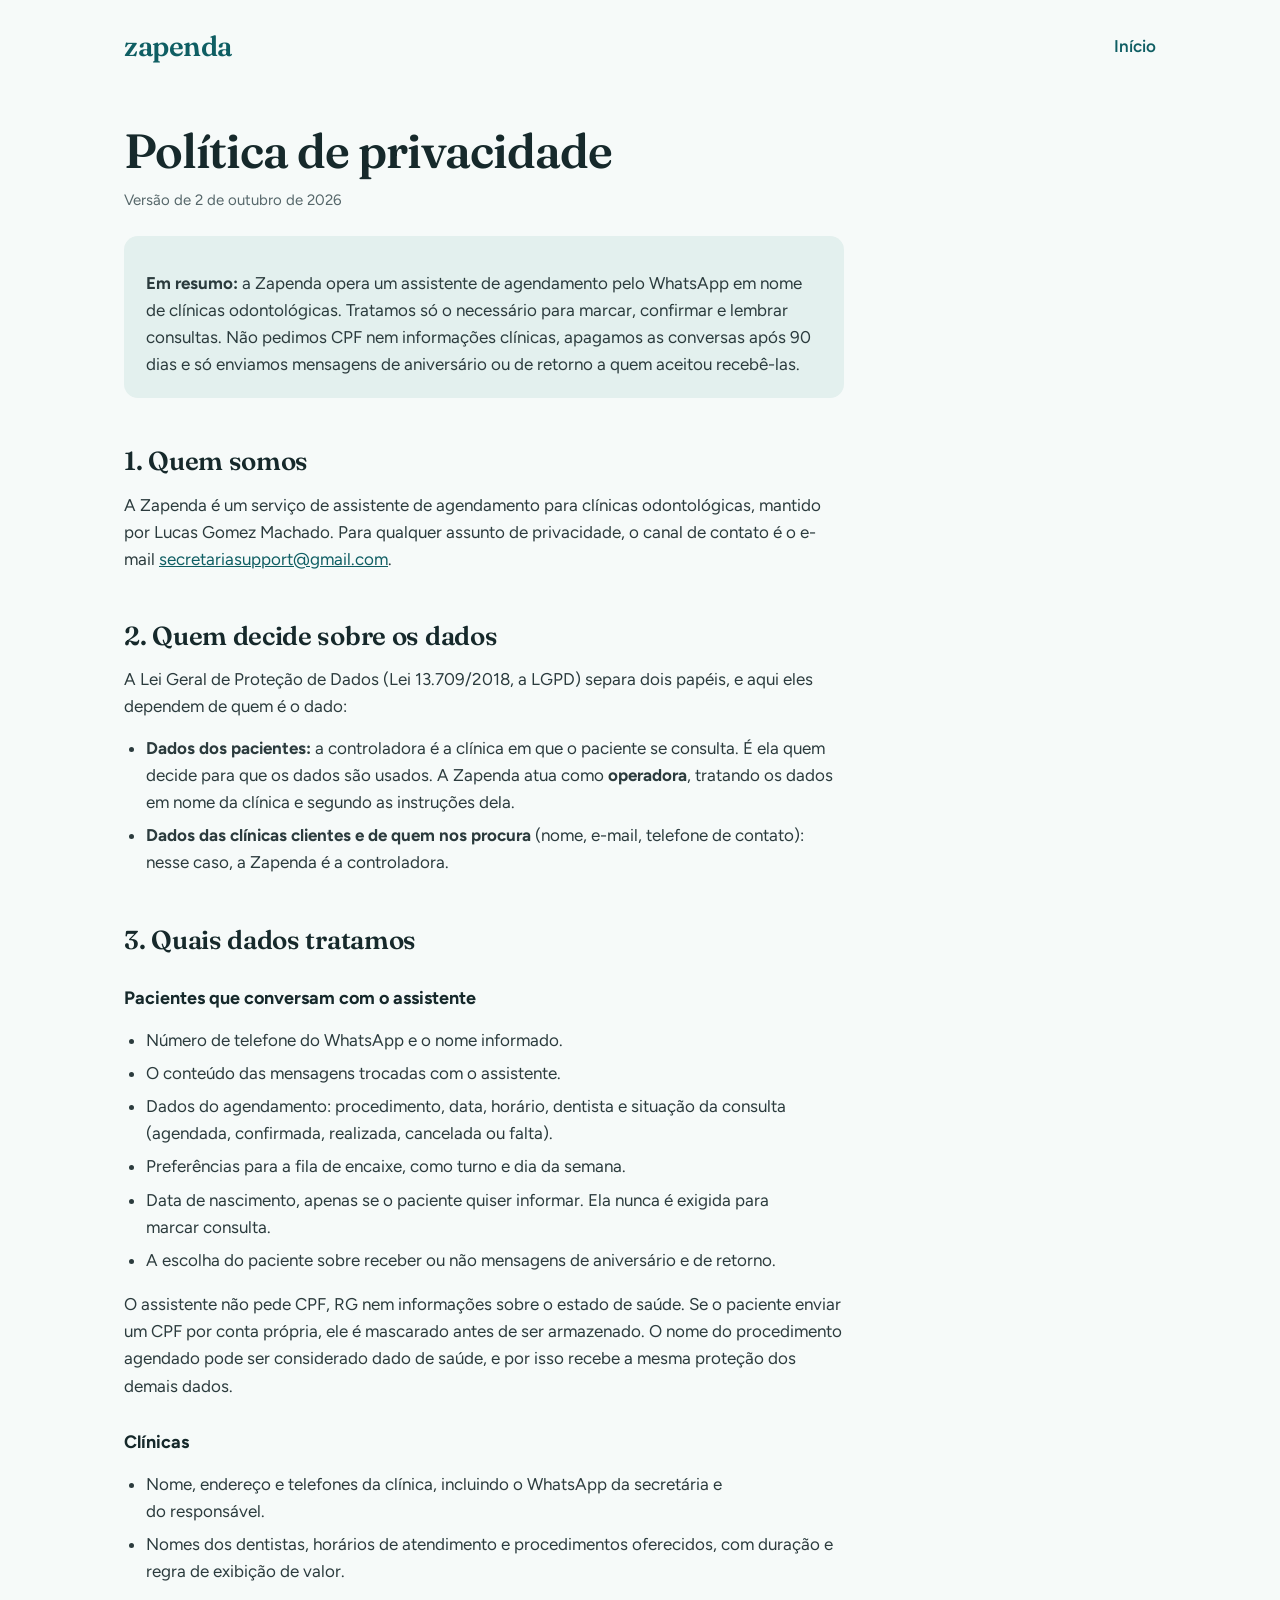
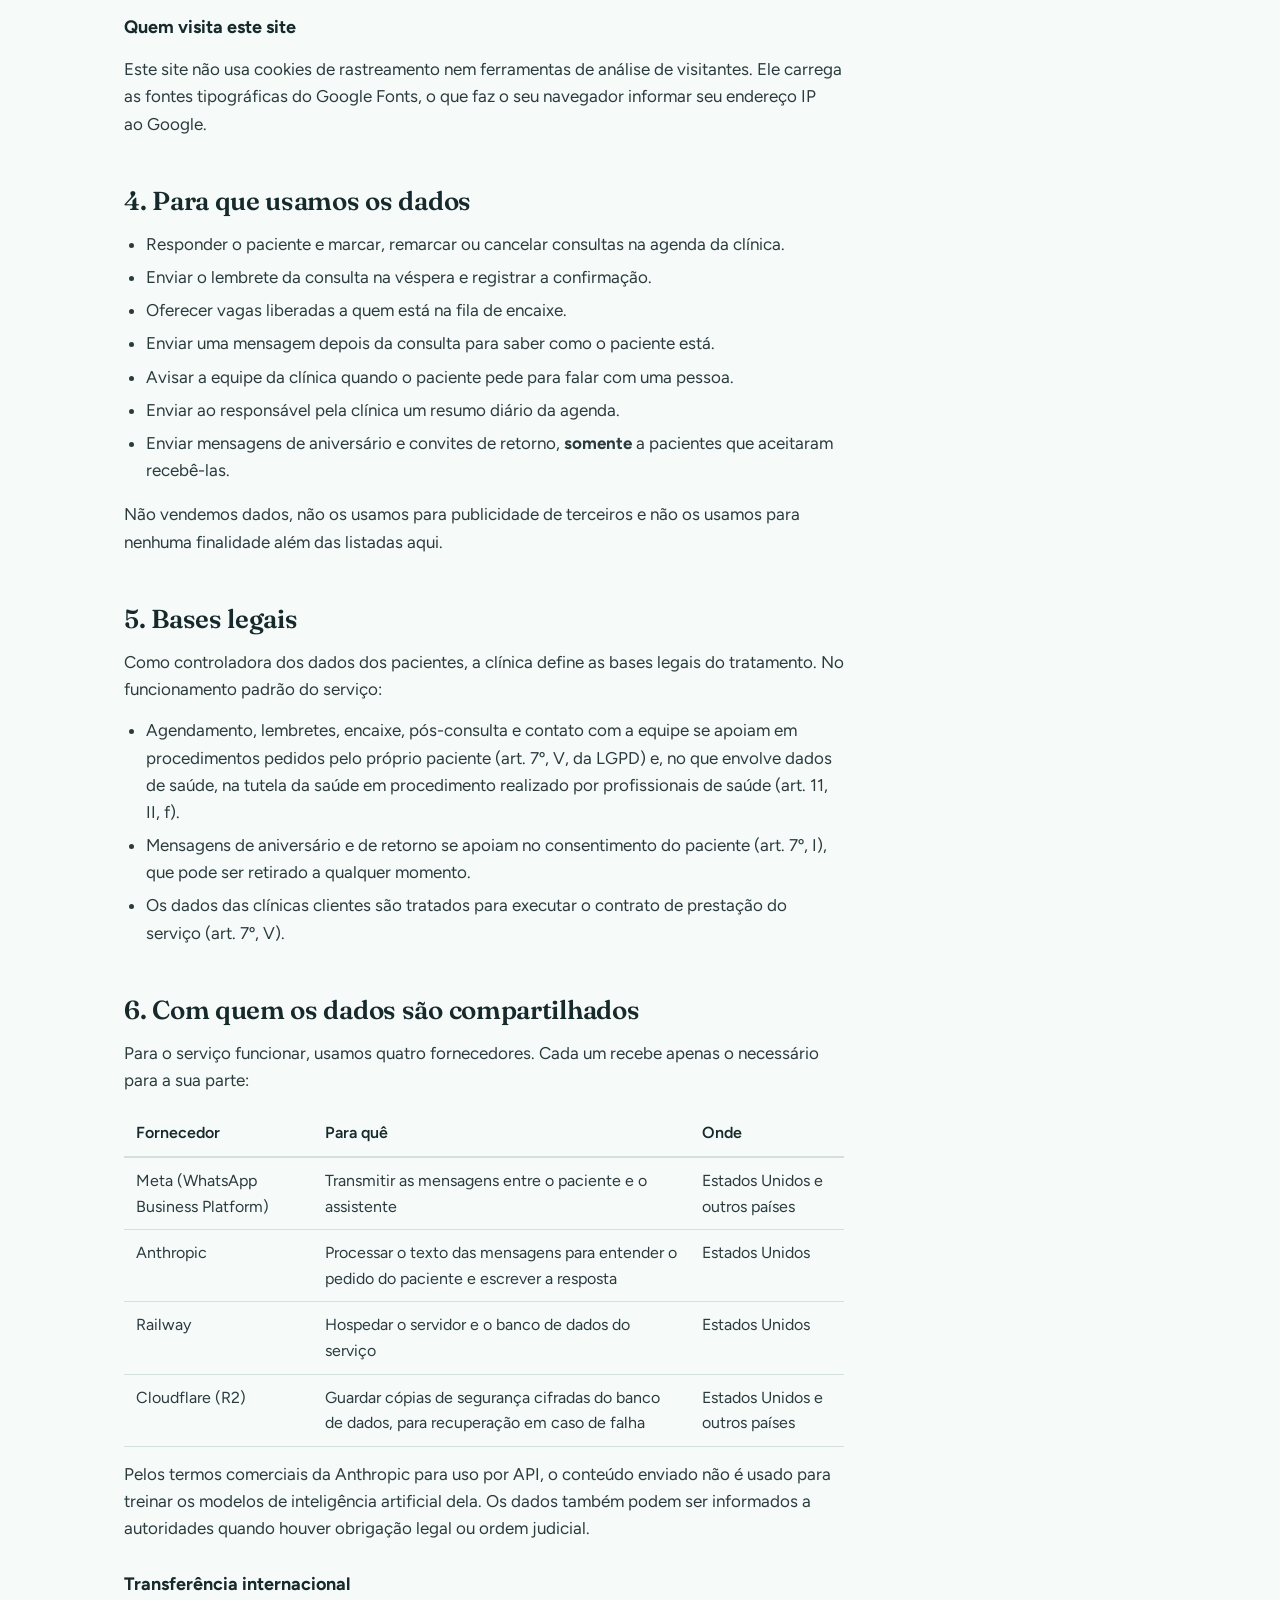
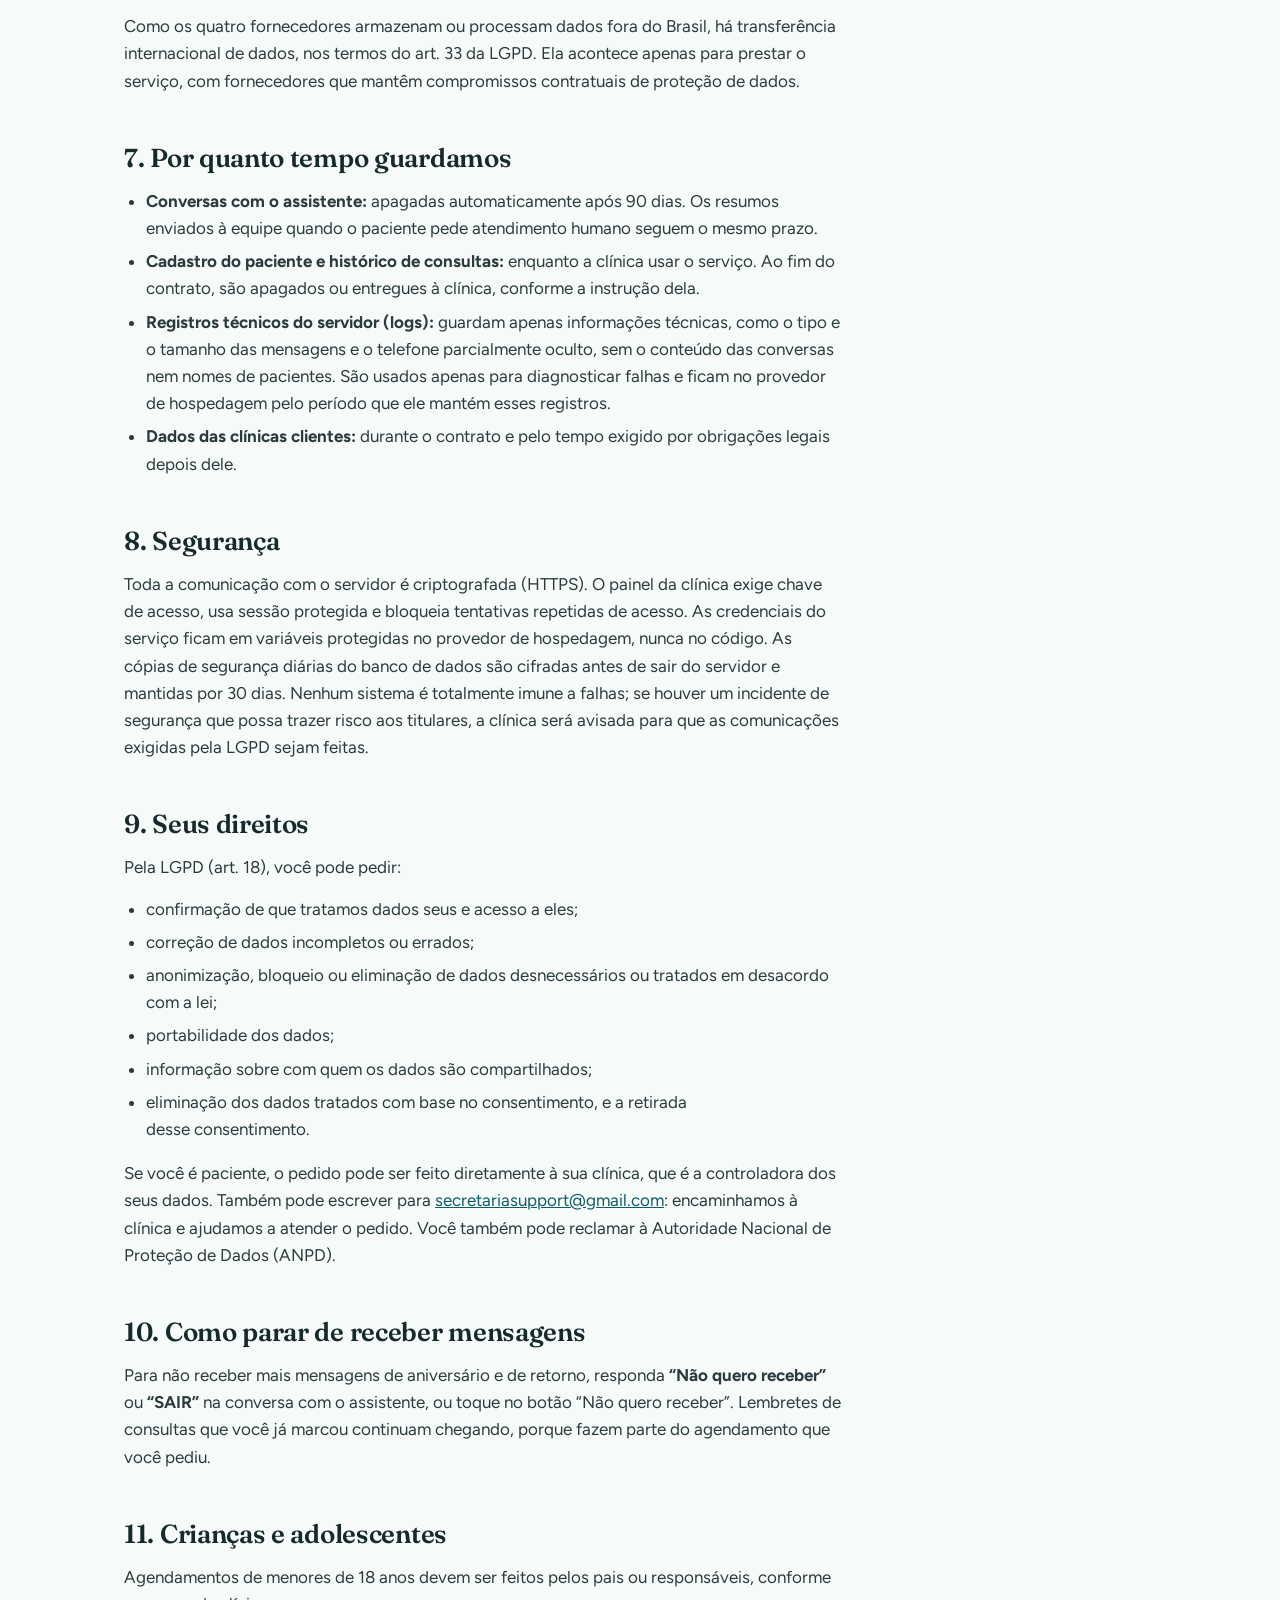
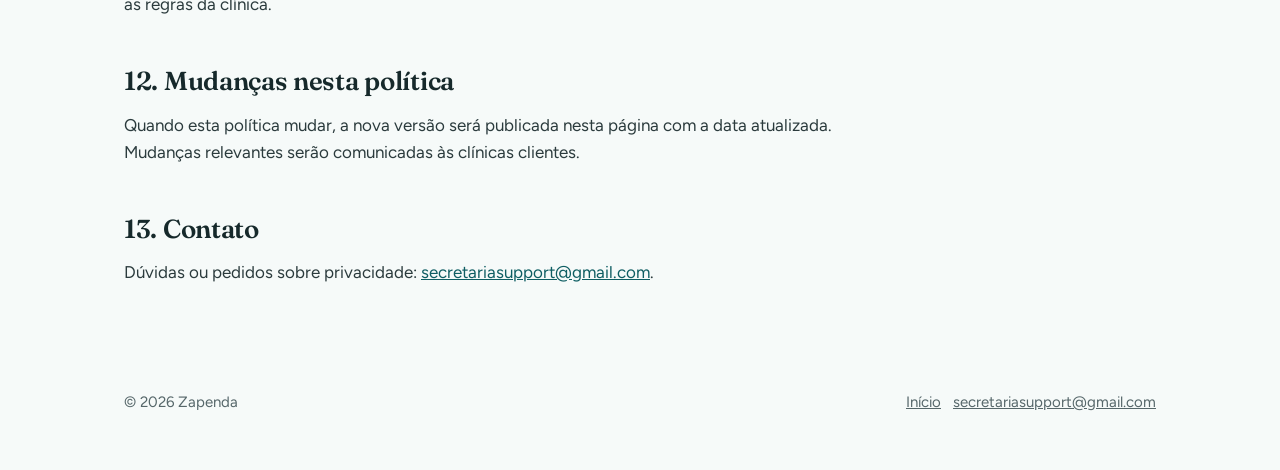
==== commit d25cc5b7: "Política: Cloudflare (R2) para as cópias de segurança cifradas - Tabela de fornecedores: Cloudflare " ====
--- a/privacidade.html
+++ b/privacidade.html
@@ -19,7 +19,7 @@
 
   <main class="documento">
     <h1>Política de privacidade</h1>
-    <p class="data">Versão de 1º de outubro de 2026</p>
+    <p class="data">Versão de 2 de outubro de 2026</p>
 
     <div class="destaque">
       <p><strong>Em resumo:</strong> a Zapenda opera um assistente de agendamento pelo WhatsApp em nome de clínicas odontológicas. Tratamos só o necessário para marcar, confirmar e lembrar consultas. Não pedimos CPF nem informações clínicas, apagamos as conversas após 90 dias e só enviamos mensagens de aniversário ou de retorno a quem aceitou recebê-las.</p>
@@ -77,7 +77,7 @@
     </ul>
 
     <h2>6. Com quem os dados são compartilhados</h2>
-    <p>Para o serviço funcionar, usamos três fornecedores. Cada um recebe apenas o necessário para a sua parte:</p>
+    <p>Para o serviço funcionar, usamos quatro fornecedores. Cada um recebe apenas o necessário para a sua parte:</p>
     <div class="tabela">
       <table>
         <thead><tr><th scope="col">Fornecedor</th><th scope="col">Para quê</th><th scope="col">Onde</th></tr></thead>
@@ -85,13 +85,14 @@
           <tr><td>Meta (WhatsApp Business Platform)</td><td>Transmitir as mensagens entre o paciente e o assistente</td><td>Estados Unidos e outros países</td></tr>
           <tr><td>Anthropic</td><td>Processar o texto das mensagens para entender o pedido do paciente e escrever a resposta</td><td>Estados Unidos</td></tr>
           <tr><td>Railway</td><td>Hospedar o servidor e o banco de dados do serviço</td><td>Estados Unidos</td></tr>
+          <tr><td>Cloudflare (R2)</td><td>Guardar cópias de segurança cifradas do banco de dados, para recuperação em caso de falha</td><td>Estados Unidos e outros países</td></tr>
         </tbody>
       </table>
     </div>
     <p>Pelos termos comerciais da Anthropic para uso por API, o conteúdo enviado não é usado para treinar os modelos de inteligência artificial dela. Os dados também podem ser informados a autoridades quando houver obrigação legal ou ordem judicial.</p>
 
     <h3>Transferência internacional</h3>
-    <p>Como os três fornecedores armazenam ou processam dados fora do Brasil, há transferência internacional de dados, nos termos do art. 33 da LGPD. Ela acontece apenas para prestar o serviço, com fornecedores que mantêm compromissos contratuais de proteção de dados.</p>
+    <p>Como os quatro fornecedores armazenam ou processam dados fora do Brasil, há transferência internacional de dados, nos termos do art. 33 da LGPD. Ela acontece apenas para prestar o serviço, com fornecedores que mantêm compromissos contratuais de proteção de dados.</p>
 
     <h2>7. Por quanto tempo guardamos</h2>
     <ul>
@@ -102,7 +103,7 @@
     </ul>
 
     <h2>8. Segurança</h2>
-    <p>Toda a comunicação com o servidor é criptografada (HTTPS). O painel da clínica exige chave de acesso, usa sessão protegida e bloqueia tentativas repetidas de acesso. As credenciais do serviço ficam em variáveis protegidas no provedor de hospedagem, nunca no código. Nenhum sistema é totalmente imune a falhas; se houver um incidente de segurança que possa trazer risco aos titulares, a clínica será avisada para que as comunicações exigidas pela LGPD sejam feitas.</p>
+    <p>Toda a comunicação com o servidor é criptografada (HTTPS). O painel da clínica exige chave de acesso, usa sessão protegida e bloqueia tentativas repetidas de acesso. As credenciais do serviço ficam em variáveis protegidas no provedor de hospedagem, nunca no código. As cópias de segurança diárias do banco de dados são cifradas antes de sair do servidor e mantidas por 30 dias. Nenhum sistema é totalmente imune a falhas; se houver um incidente de segurança que possa trazer risco aos titulares, a clínica será avisada para que as comunicações exigidas pela LGPD sejam feitas.</p>
 
     <h2>9. Seus direitos</h2>
     <p>Pela LGPD (art. 18), você pode pedir:</p>
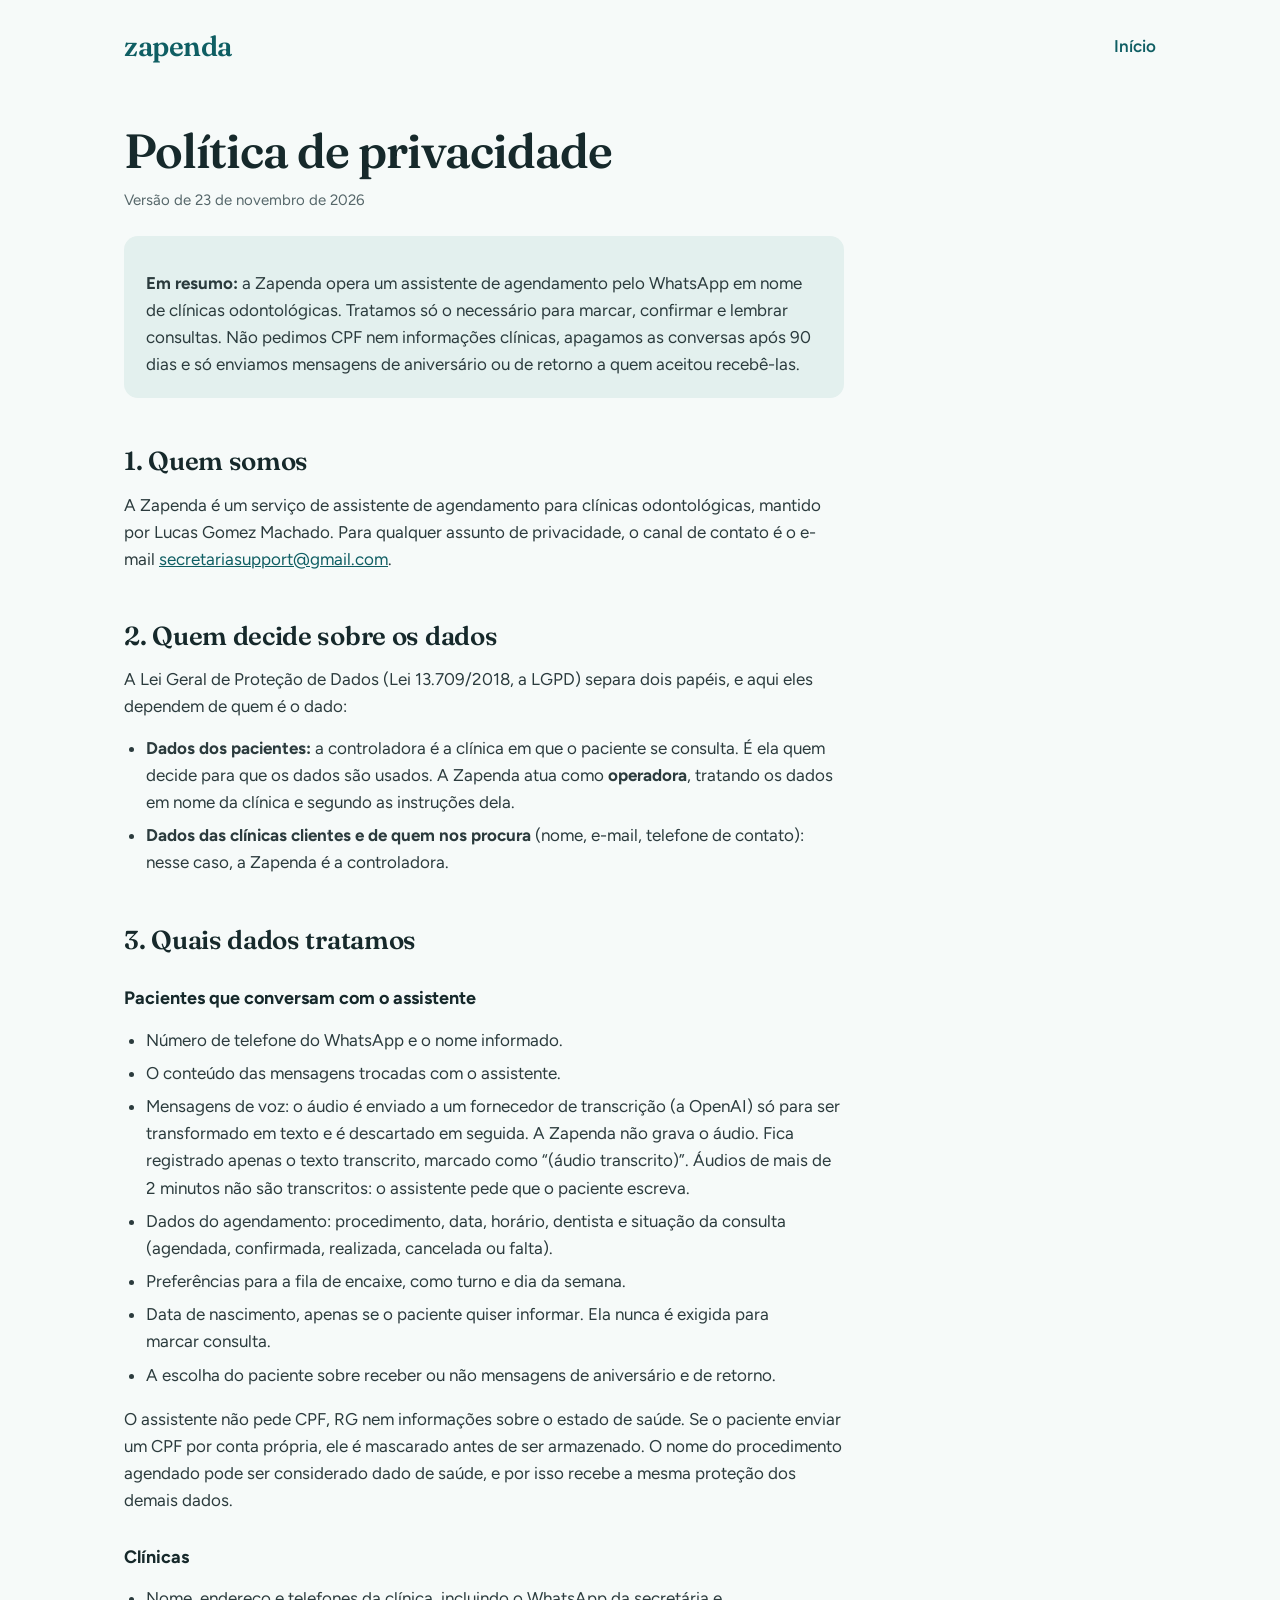
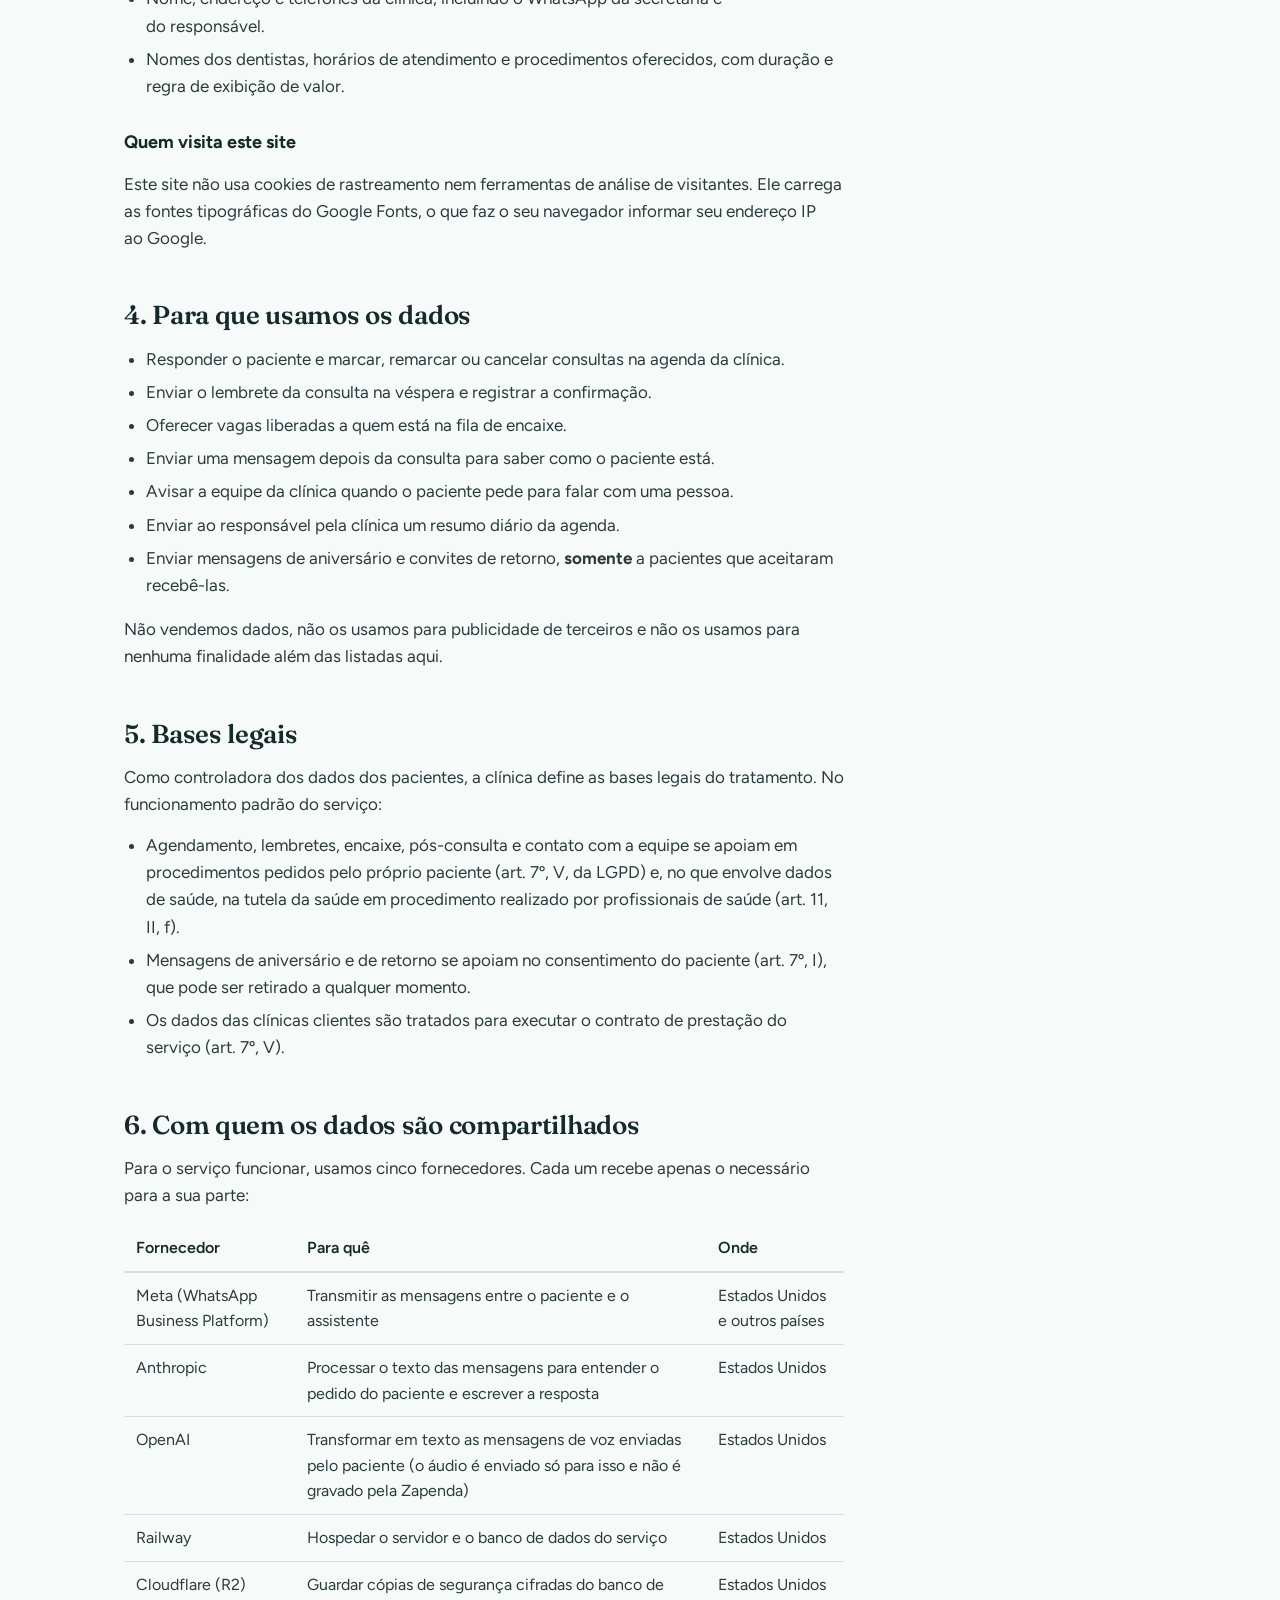
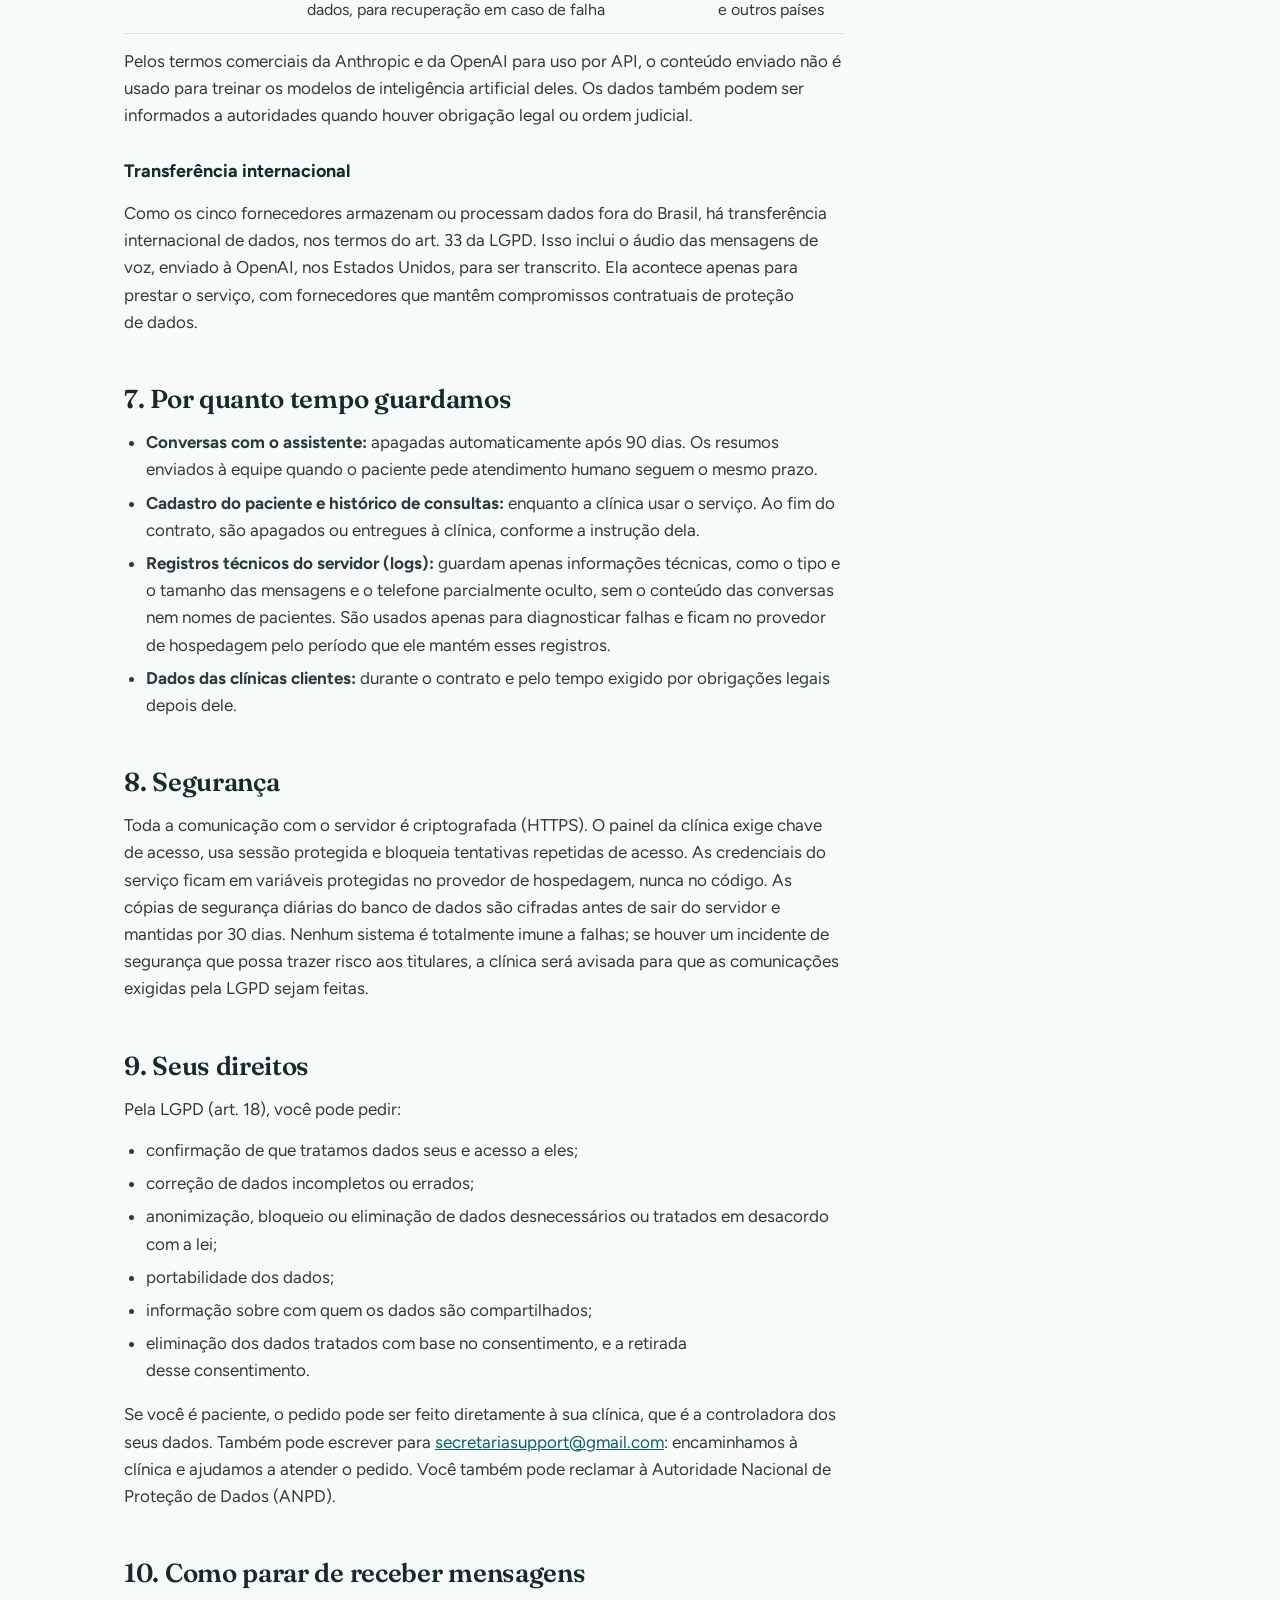
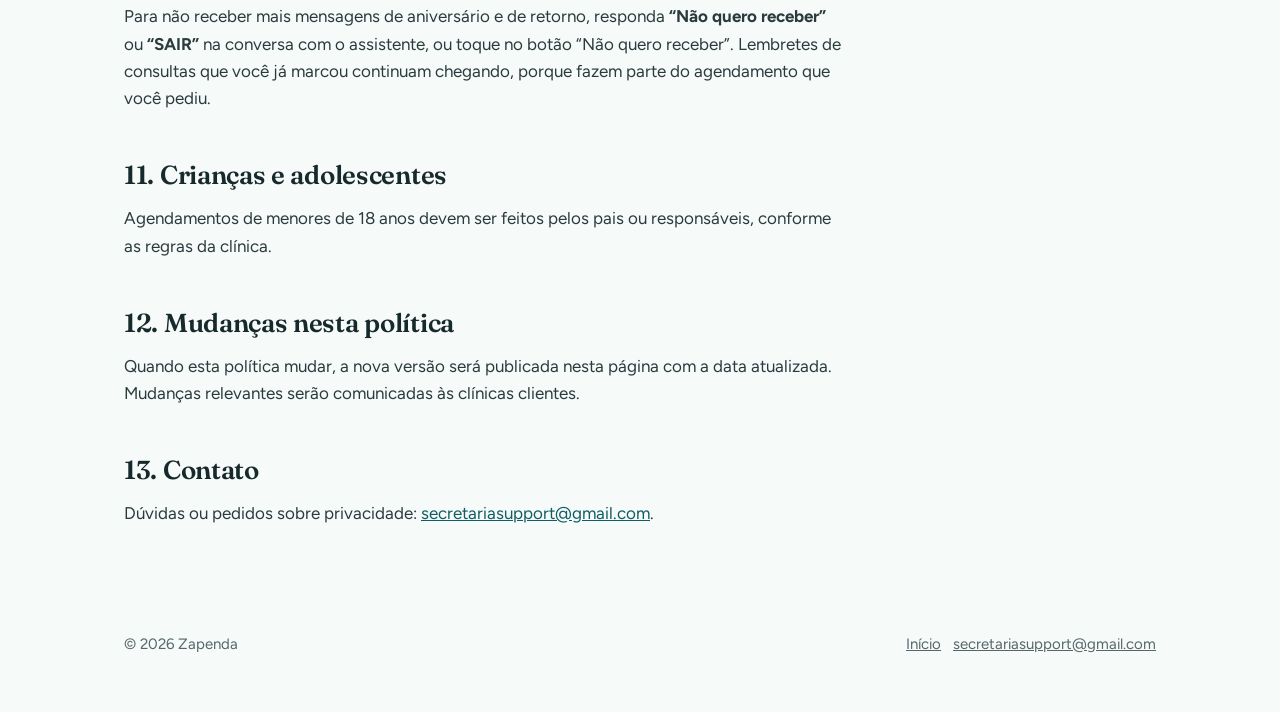
==== commit 8ce21d98: "Política: OpenAI como suboperador (transcrição de áudio) e transferência internacional Mensagens de " ====
--- a/privacidade.html
+++ b/privacidade.html
@@ -19,7 +19,7 @@
 
   <main class="documento">
     <h1>Política de privacidade</h1>
-    <p class="data">Versão de 2 de outubro de 2026</p>
+    <p class="data">Versão de 23 de novembro de 2026</p>
 
     <div class="destaque">
       <p><strong>Em resumo:</strong> a Zapenda opera um assistente de agendamento pelo WhatsApp em nome de clínicas odontológicas. Tratamos só o necessário para marcar, confirmar e lembrar consultas. Não pedimos CPF nem informações clínicas, apagamos as conversas após 90 dias e só enviamos mensagens de aniversário ou de retorno a quem aceitou recebê-las.</p>
@@ -40,6 +40,7 @@
     <ul>
       <li>Número de telefone do WhatsApp e o nome informado.</li>
       <li>O conteúdo das mensagens trocadas com o assistente.</li>
+      <li>Mensagens de voz: o áudio é enviado a um fornecedor de transcrição (a OpenAI) só para ser transformado em texto e é descartado em seguida. A Zapenda não grava o áudio. Fica registrado apenas o texto transcrito, marcado como “(áudio transcrito)”. Áudios de mais de 2 minutos não são transcritos: o assistente pede que o paciente escreva.</li>
       <li>Dados do agendamento: procedimento, data, horário, dentista e situação da consulta (agendada, confirmada, realizada, cancelada ou falta).</li>
       <li>Preferências para a fila de encaixe, como turno e dia da semana.</li>
       <li>Data de nascimento, apenas se o paciente quiser informar. Ela nunca é exigida para marcar consulta.</li>
@@ -77,22 +78,23 @@
     </ul>
 
     <h2>6. Com quem os dados são compartilhados</h2>
-    <p>Para o serviço funcionar, usamos quatro fornecedores. Cada um recebe apenas o necessário para a sua parte:</p>
+    <p>Para o serviço funcionar, usamos cinco fornecedores. Cada um recebe apenas o necessário para a sua parte:</p>
     <div class="tabela">
       <table>
         <thead><tr><th scope="col">Fornecedor</th><th scope="col">Para quê</th><th scope="col">Onde</th></tr></thead>
         <tbody>
           <tr><td>Meta (WhatsApp Business Platform)</td><td>Transmitir as mensagens entre o paciente e o assistente</td><td>Estados Unidos e outros países</td></tr>
           <tr><td>Anthropic</td><td>Processar o texto das mensagens para entender o pedido do paciente e escrever a resposta</td><td>Estados Unidos</td></tr>
+          <tr><td>OpenAI</td><td>Transformar em texto as mensagens de voz enviadas pelo paciente (o áudio é enviado só para isso e não é gravado pela Zapenda)</td><td>Estados Unidos</td></tr>
           <tr><td>Railway</td><td>Hospedar o servidor e o banco de dados do serviço</td><td>Estados Unidos</td></tr>
           <tr><td>Cloudflare (R2)</td><td>Guardar cópias de segurança cifradas do banco de dados, para recuperação em caso de falha</td><td>Estados Unidos e outros países</td></tr>
         </tbody>
       </table>
     </div>
-    <p>Pelos termos comerciais da Anthropic para uso por API, o conteúdo enviado não é usado para treinar os modelos de inteligência artificial dela. Os dados também podem ser informados a autoridades quando houver obrigação legal ou ordem judicial.</p>
+    <p>Pelos termos comerciais da Anthropic e da OpenAI para uso por API, o conteúdo enviado não é usado para treinar os modelos de inteligência artificial deles. Os dados também podem ser informados a autoridades quando houver obrigação legal ou ordem judicial.</p>
 
     <h3>Transferência internacional</h3>
-    <p>Como os quatro fornecedores armazenam ou processam dados fora do Brasil, há transferência internacional de dados, nos termos do art. 33 da LGPD. Ela acontece apenas para prestar o serviço, com fornecedores que mantêm compromissos contratuais de proteção de dados.</p>
+    <p>Como os cinco fornecedores armazenam ou processam dados fora do Brasil, há transferência internacional de dados, nos termos do art. 33 da LGPD. Isso inclui o áudio das mensagens de voz, enviado à OpenAI, nos Estados Unidos, para ser transcrito. Ela acontece apenas para prestar o serviço, com fornecedores que mantêm compromissos contratuais de proteção de dados.</p>
 
     <h2>7. Por quanto tempo guardamos</h2>
     <ul>
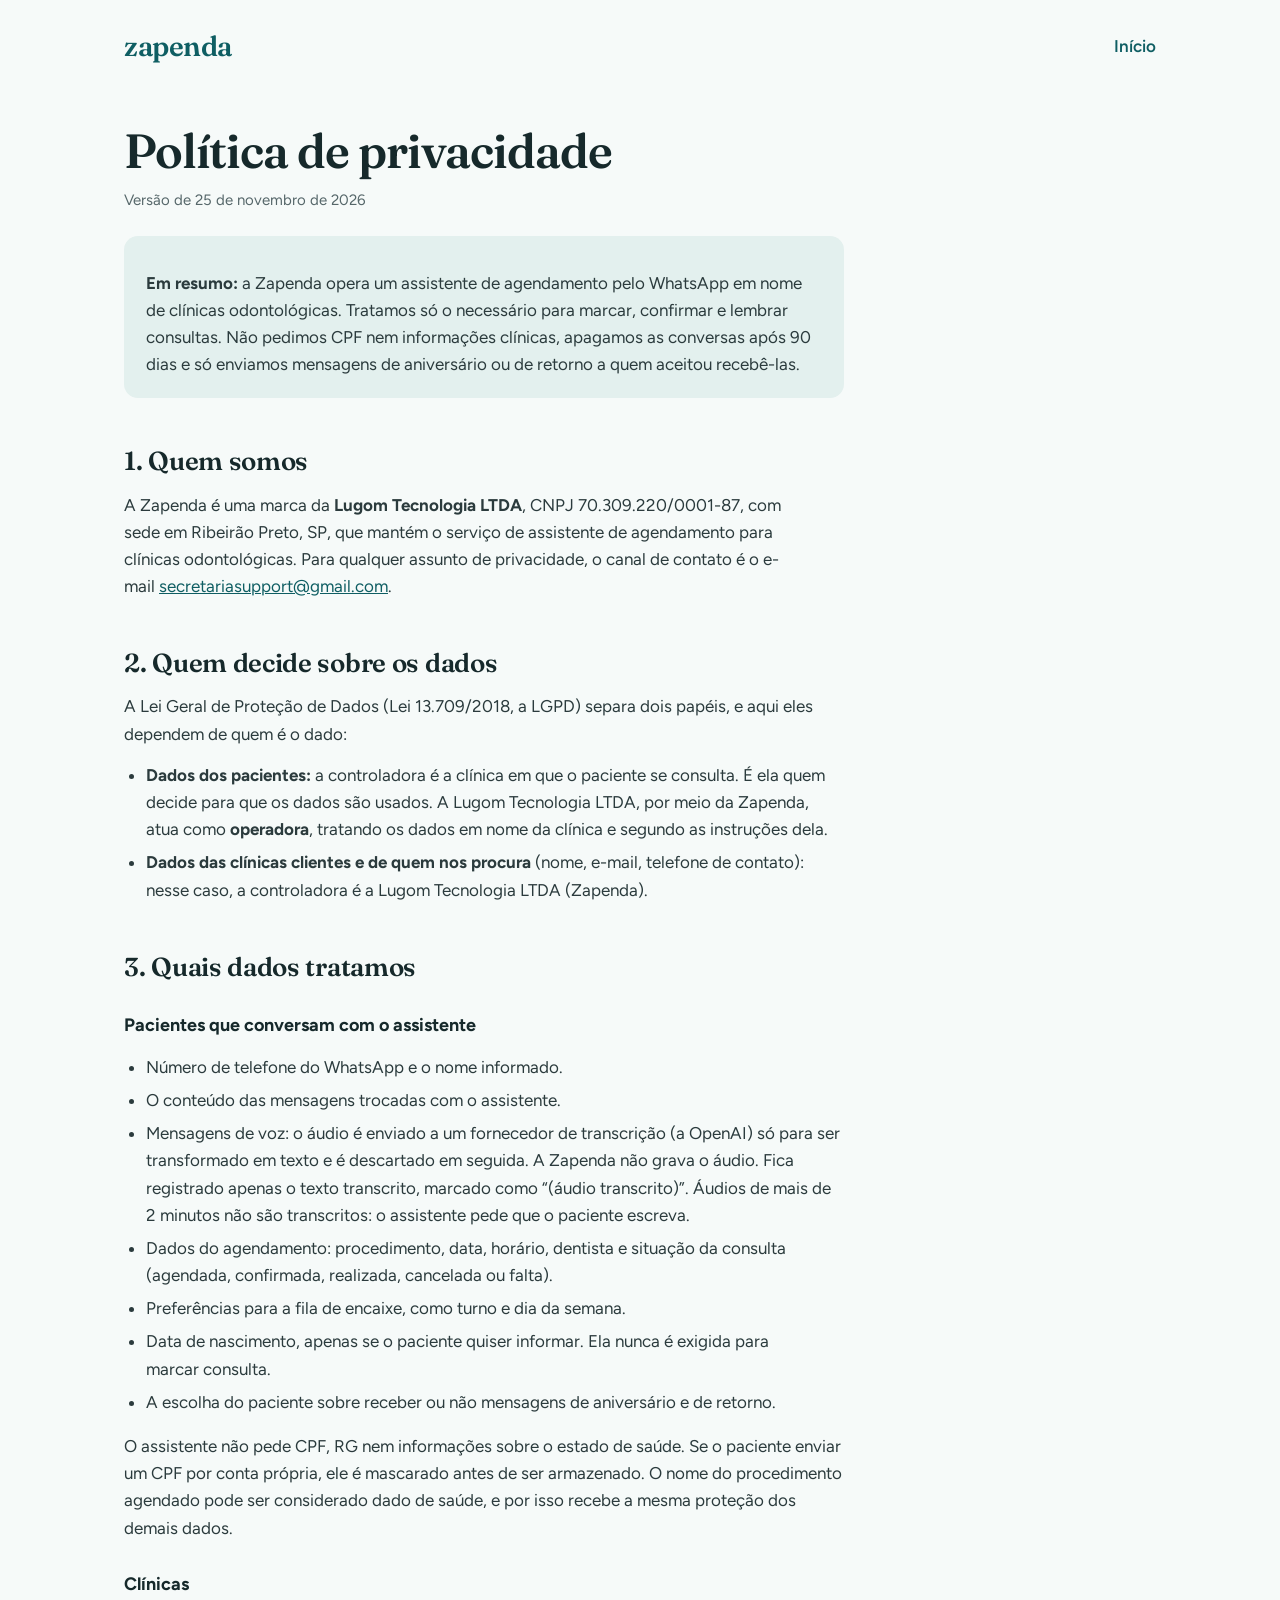
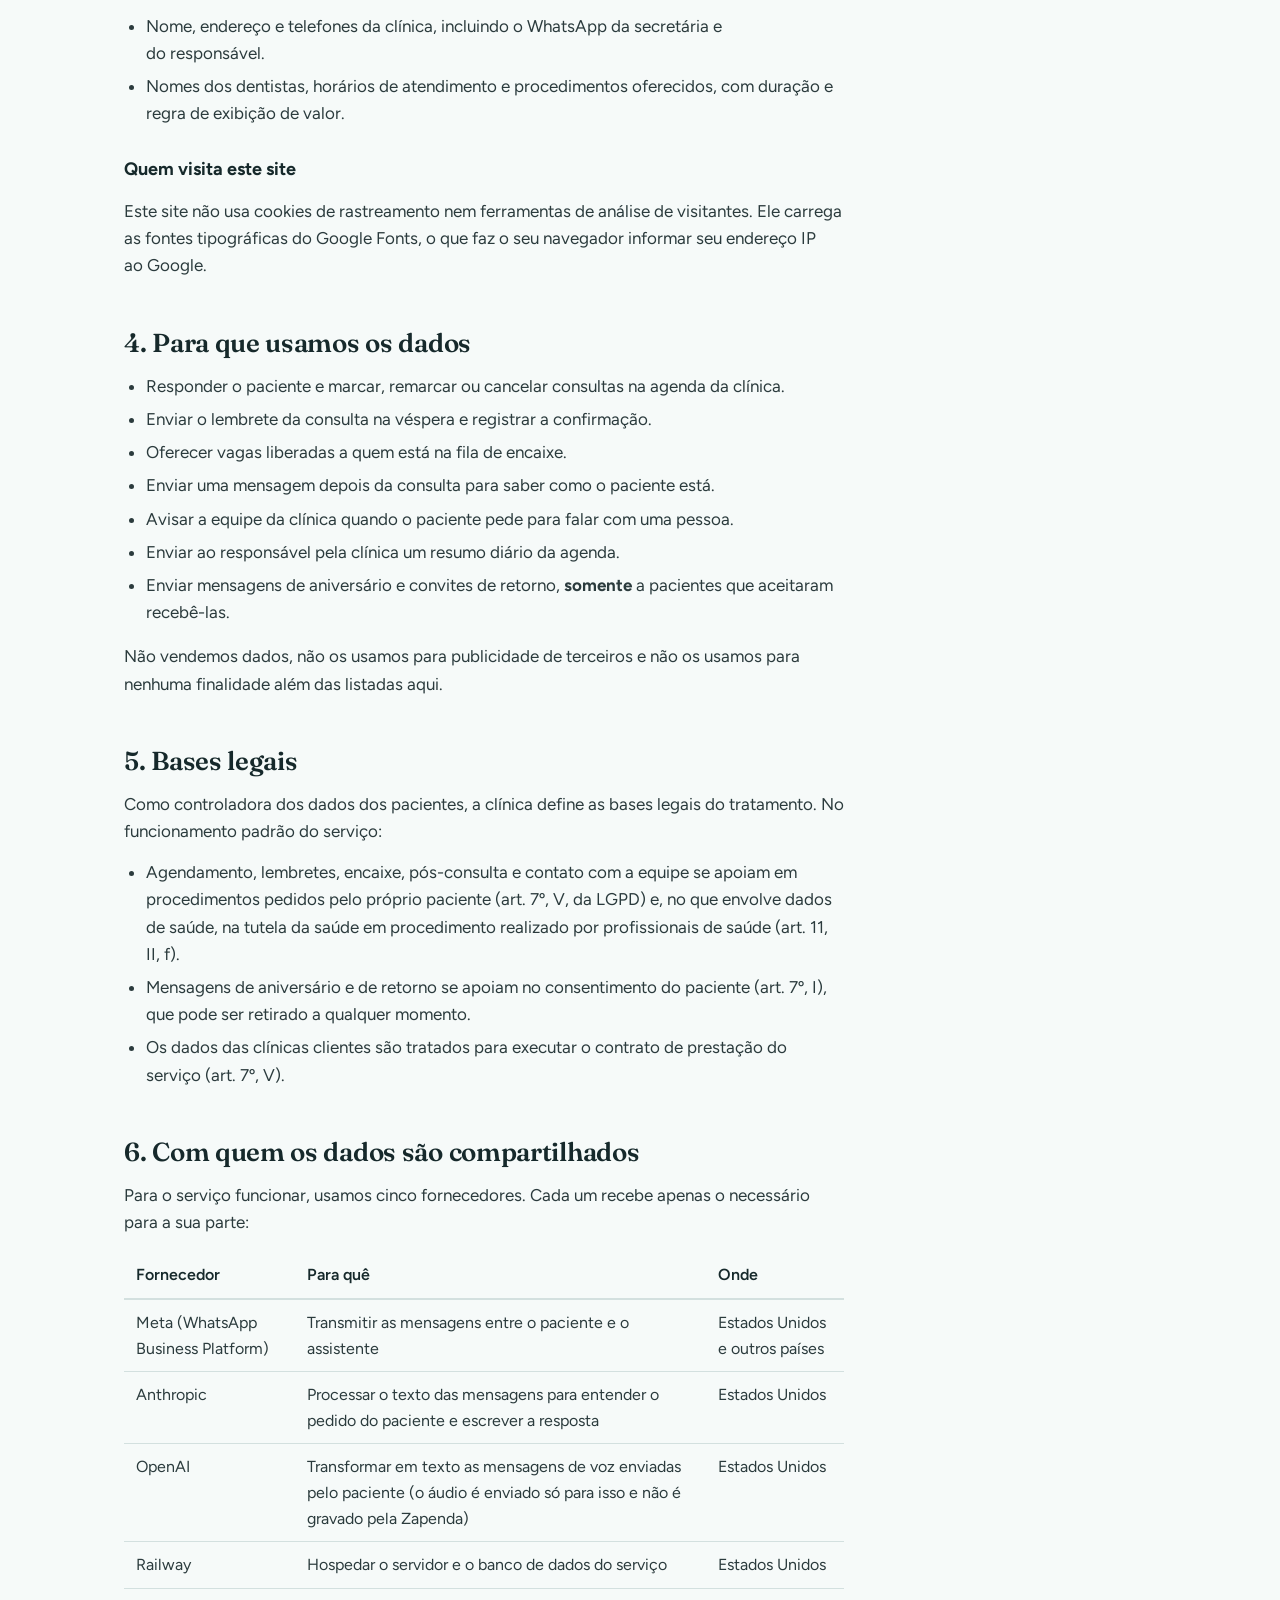
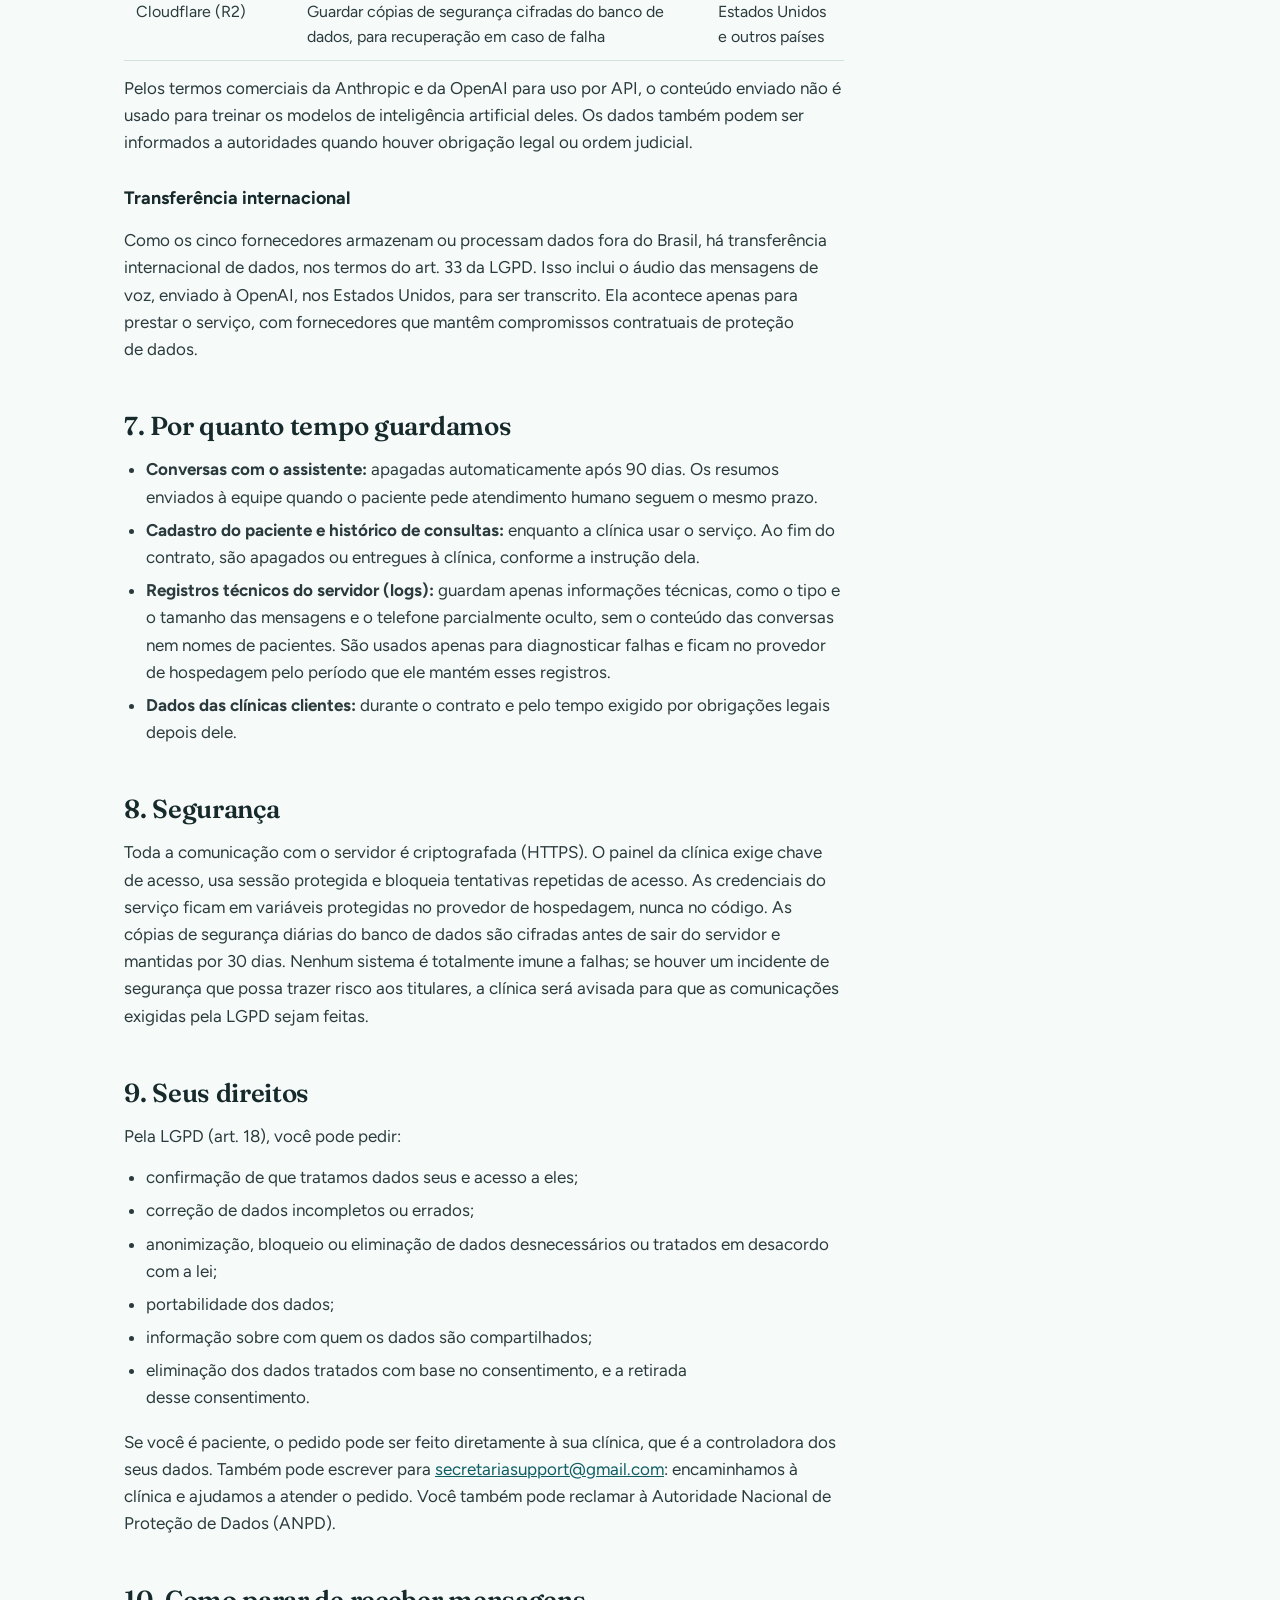
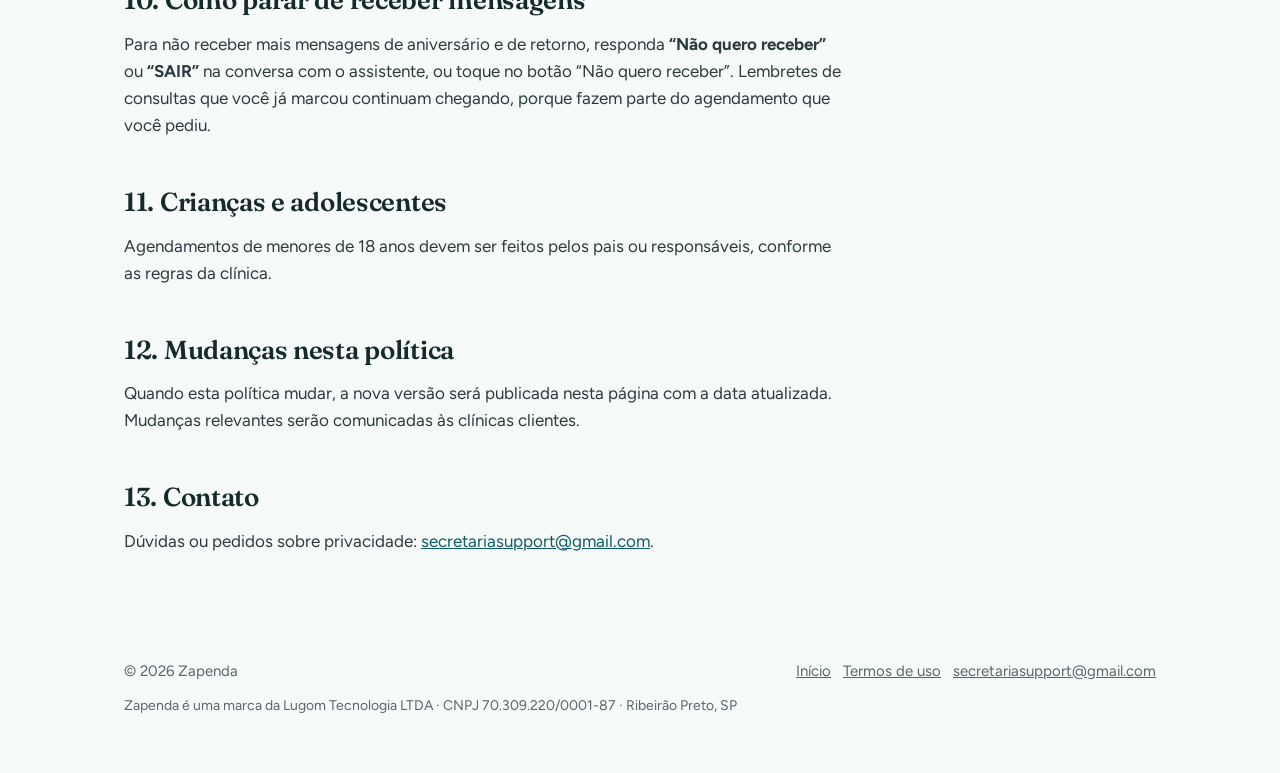
==== commit c30fc455: "Rodapé com dados da Lugom Tecnologia, Termos de Uso e controladora na política Co-Authored-By: Claud" ====
--- a/privacidade.html
+++ b/privacidade.html
@@ -19,20 +19,20 @@
 
   <main class="documento">
     <h1>Política de privacidade</h1>
-    <p class="data">Versão de 23 de novembro de 2026</p>
+    <p class="data">Versão de 25 de novembro de 2026</p>
 
     <div class="destaque">
       <p><strong>Em resumo:</strong> a Zapenda opera um assistente de agendamento pelo WhatsApp em nome de clínicas odontológicas. Tratamos só o necessário para marcar, confirmar e lembrar consultas. Não pedimos CPF nem informações clínicas, apagamos as conversas após 90 dias e só enviamos mensagens de aniversário ou de retorno a quem aceitou recebê-las.</p>
     </div>
 
     <h2>1. Quem somos</h2>
-    <p>A Zapenda é um serviço de assistente de agendamento para clínicas odontológicas, mantido por Lucas Gomez Machado. Para qualquer assunto de privacidade, o canal de contato é o e-mail <a href="mailto:secretariasupport@gmail.com">secretariasupport@gmail.com</a>.</p>
+    <p>A Zapenda é uma marca da <strong>Lugom Tecnologia LTDA</strong>, CNPJ 70.309.220/0001-87, com sede em Ribeirão Preto, SP, que mantém o serviço de assistente de agendamento para clínicas odontológicas. Para qualquer assunto de privacidade, o canal de contato é o e-mail <a href="mailto:secretariasupport@gmail.com">secretariasupport@gmail.com</a>.</p>
 
     <h2>2. Quem decide sobre os dados</h2>
     <p>A Lei Geral de Proteção de Dados (Lei 13.709/2018, a LGPD) separa dois papéis, e aqui eles dependem de quem é o dado:</p>
     <ul>
-      <li><strong>Dados dos pacientes:</strong> a controladora é a clínica em que o paciente se consulta. É ela quem decide para que os dados são usados. A Zapenda atua como <strong>operadora</strong>, tratando os dados em nome da clínica e segundo as instruções dela.</li>
-      <li><strong>Dados das clínicas clientes e de quem nos procura</strong> (nome, e-mail, telefone de contato): nesse caso, a Zapenda é a controladora.</li>
+      <li><strong>Dados dos pacientes:</strong> a controladora é a clínica em que o paciente se consulta. É ela quem decide para que os dados são usados. A Lugom Tecnologia LTDA, por meio da Zapenda, atua como <strong>operadora</strong>, tratando os dados em nome da clínica e segundo as instruções dela.</li>
+      <li><strong>Dados das clínicas clientes e de quem nos procura</strong> (nome, e-mail, telefone de contato): nesse caso, a controladora é a Lugom Tecnologia LTDA (Zapenda).</li>
     </ul>
 
     <h2>3. Quais dados tratamos</h2>
@@ -135,7 +135,8 @@
 
 <footer class="envoltorio rodape">
   <span>© 2026 Zapenda</span>
-  <span><a href="./">Início</a> &nbsp; <a href="mailto:secretariasupport@gmail.com">secretariasupport@gmail.com</a></span>
+  <span><a href="./">Início</a> &nbsp; <a href="termos.html">Termos de uso</a> &nbsp; <a href="mailto:secretariasupport@gmail.com">secretariasupport@gmail.com</a></span>
+  <p class="legal">Zapenda é uma marca da Lugom Tecnologia LTDA · CNPJ 70.309.220/0001-87 · Ribeirão Preto, SP</p>
 </footer>
 </body>
 </html>
--- a/estilo.css
+++ b/estilo.css
@@ -96,6 +96,7 @@
 
 .rodape{padding-top:40px;padding-bottom:56px;color:var(--suave);font-size:15px;display:flex;flex-wrap:wrap;gap:12px 28px;justify-content:space-between}
 .rodape a{color:var(--suave)}
+.rodape .legal{flex-basis:100%;margin:0;font-size:14px}
 
 /* Página de texto longo (política) */
 .documento{max-width:720px;padding:32px 0 64px}
